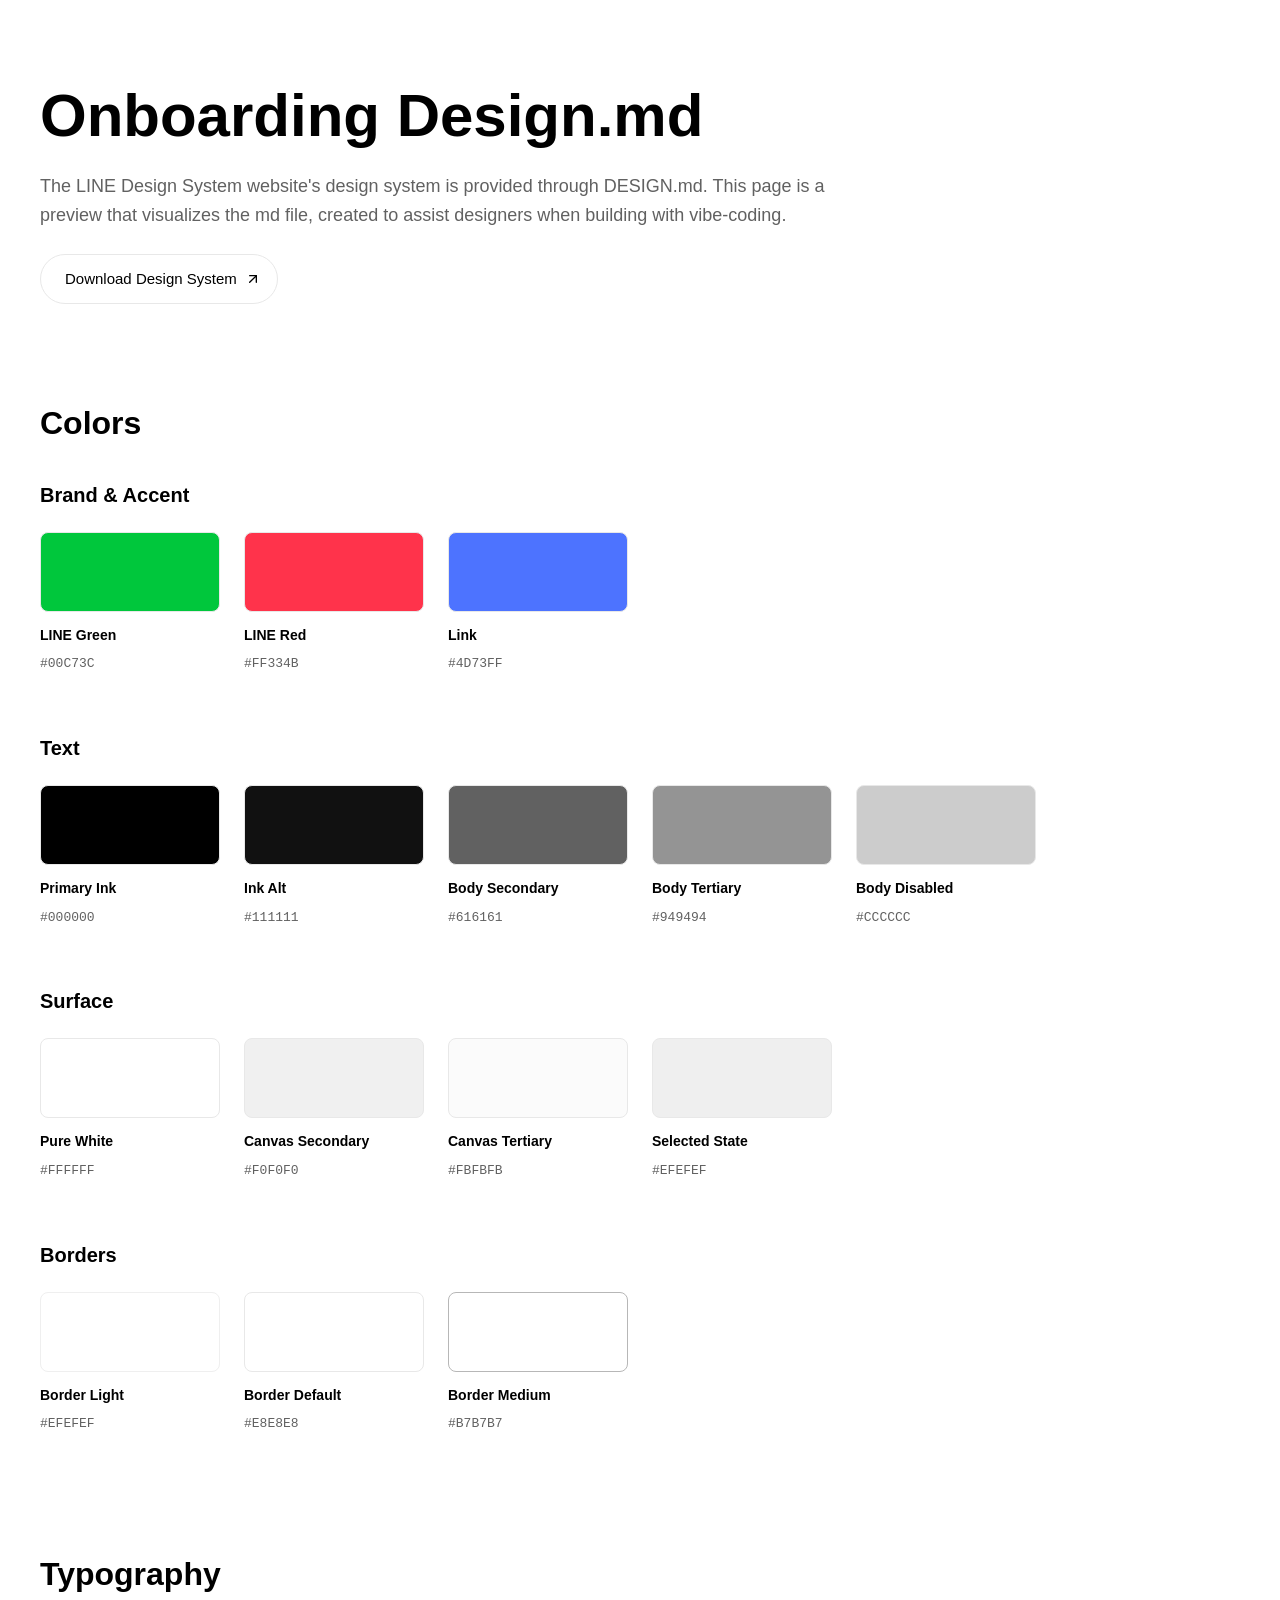
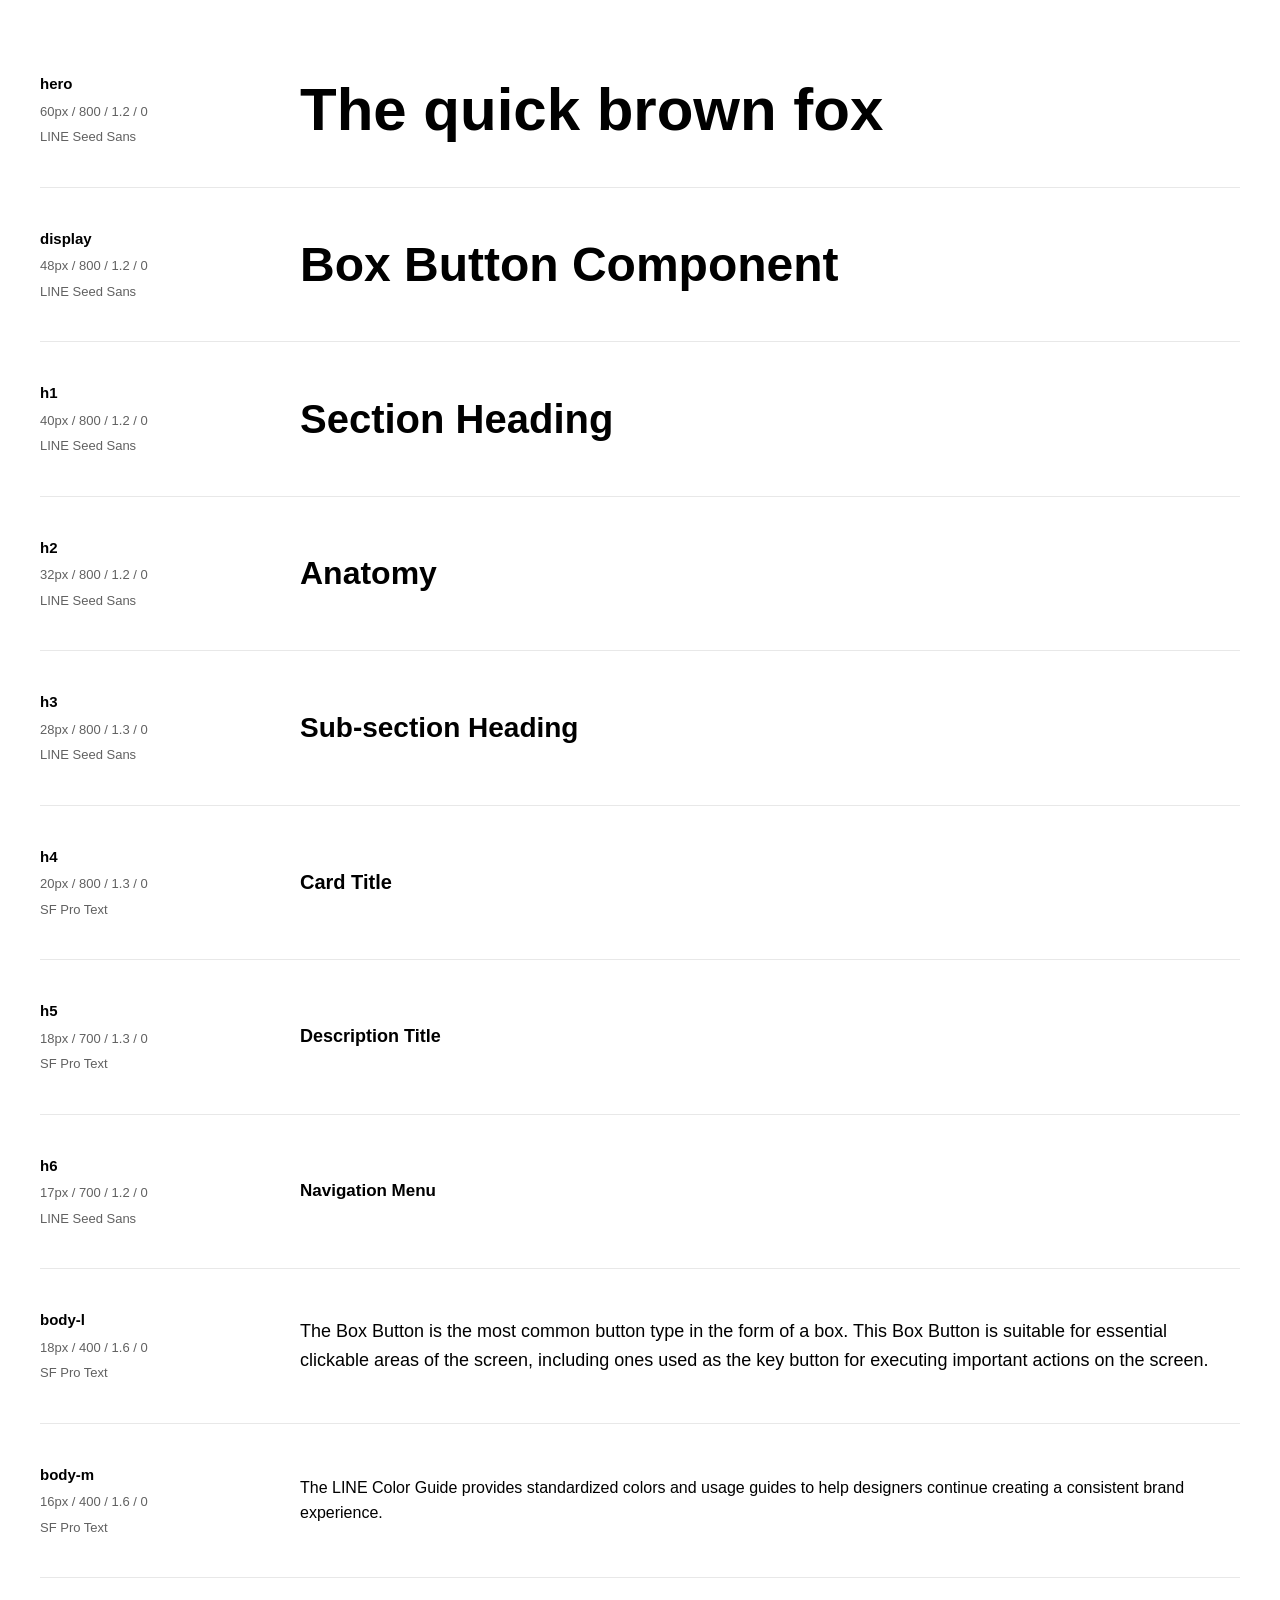
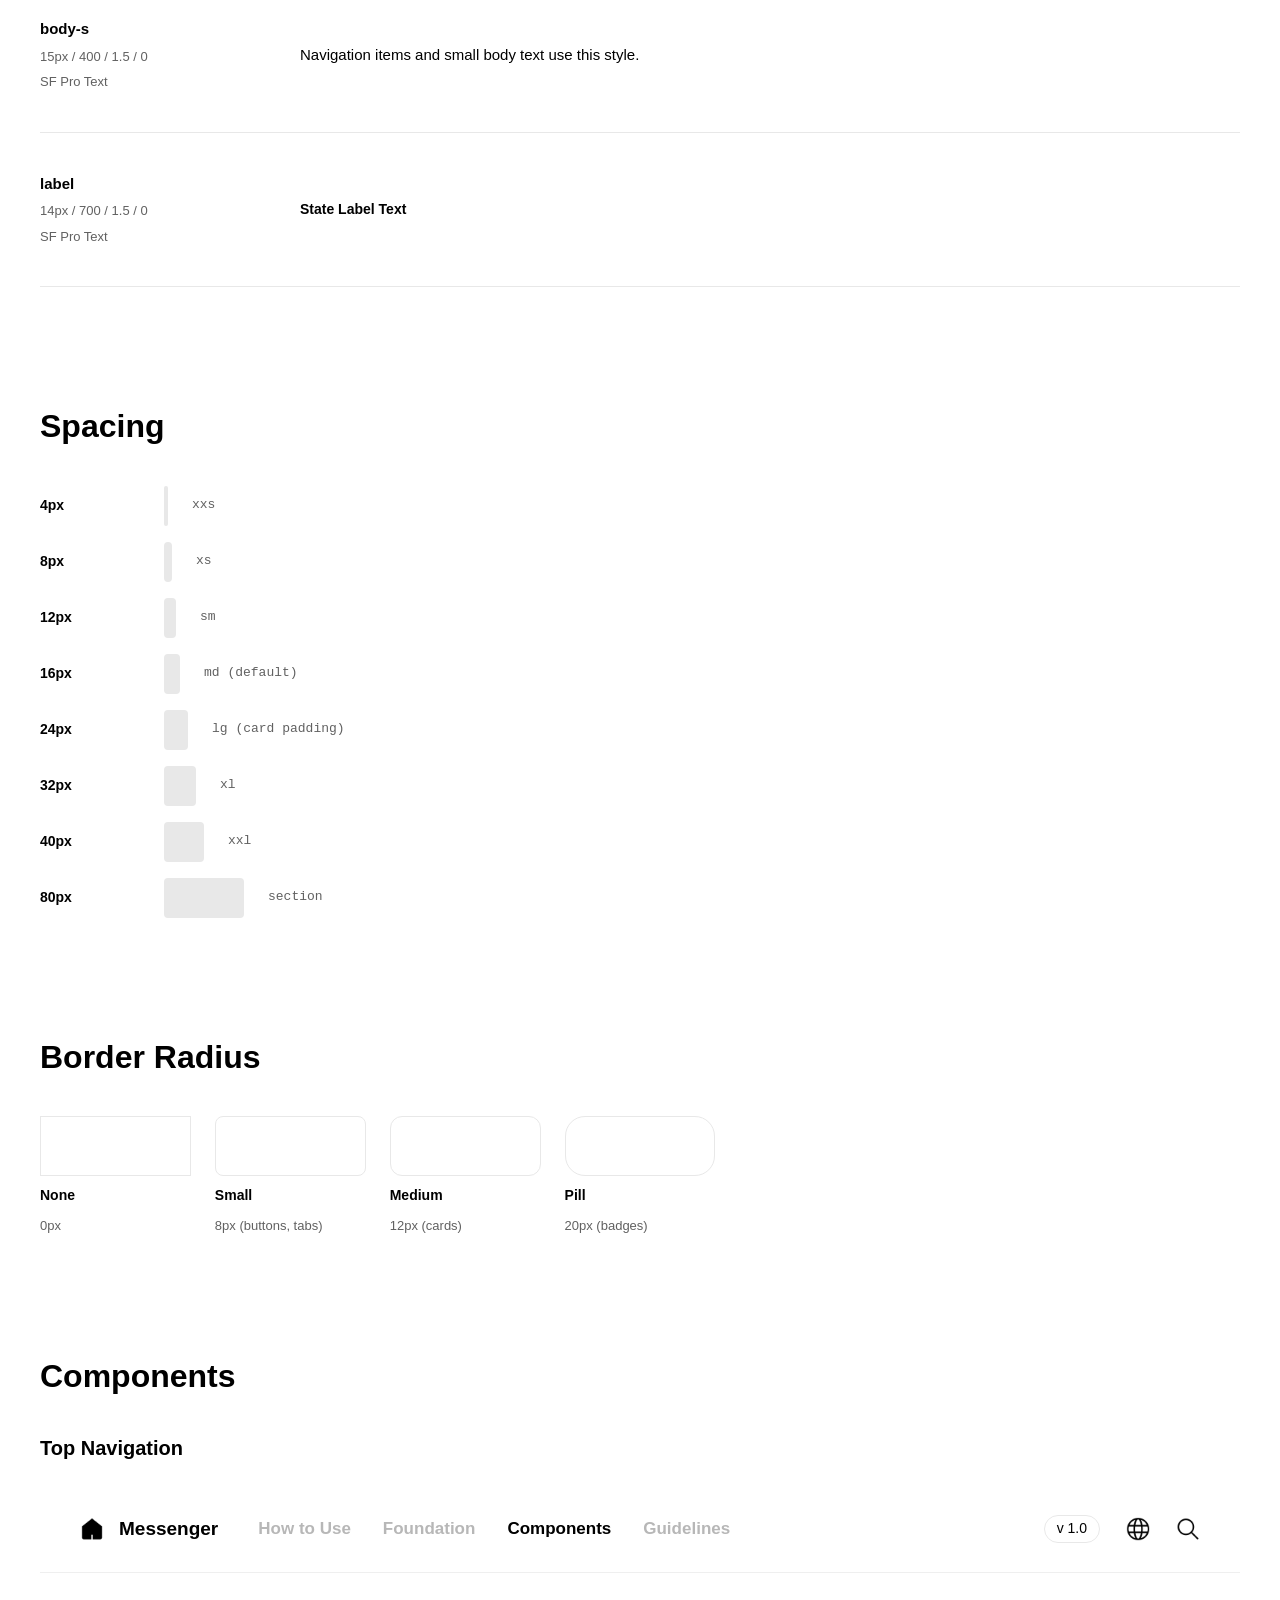
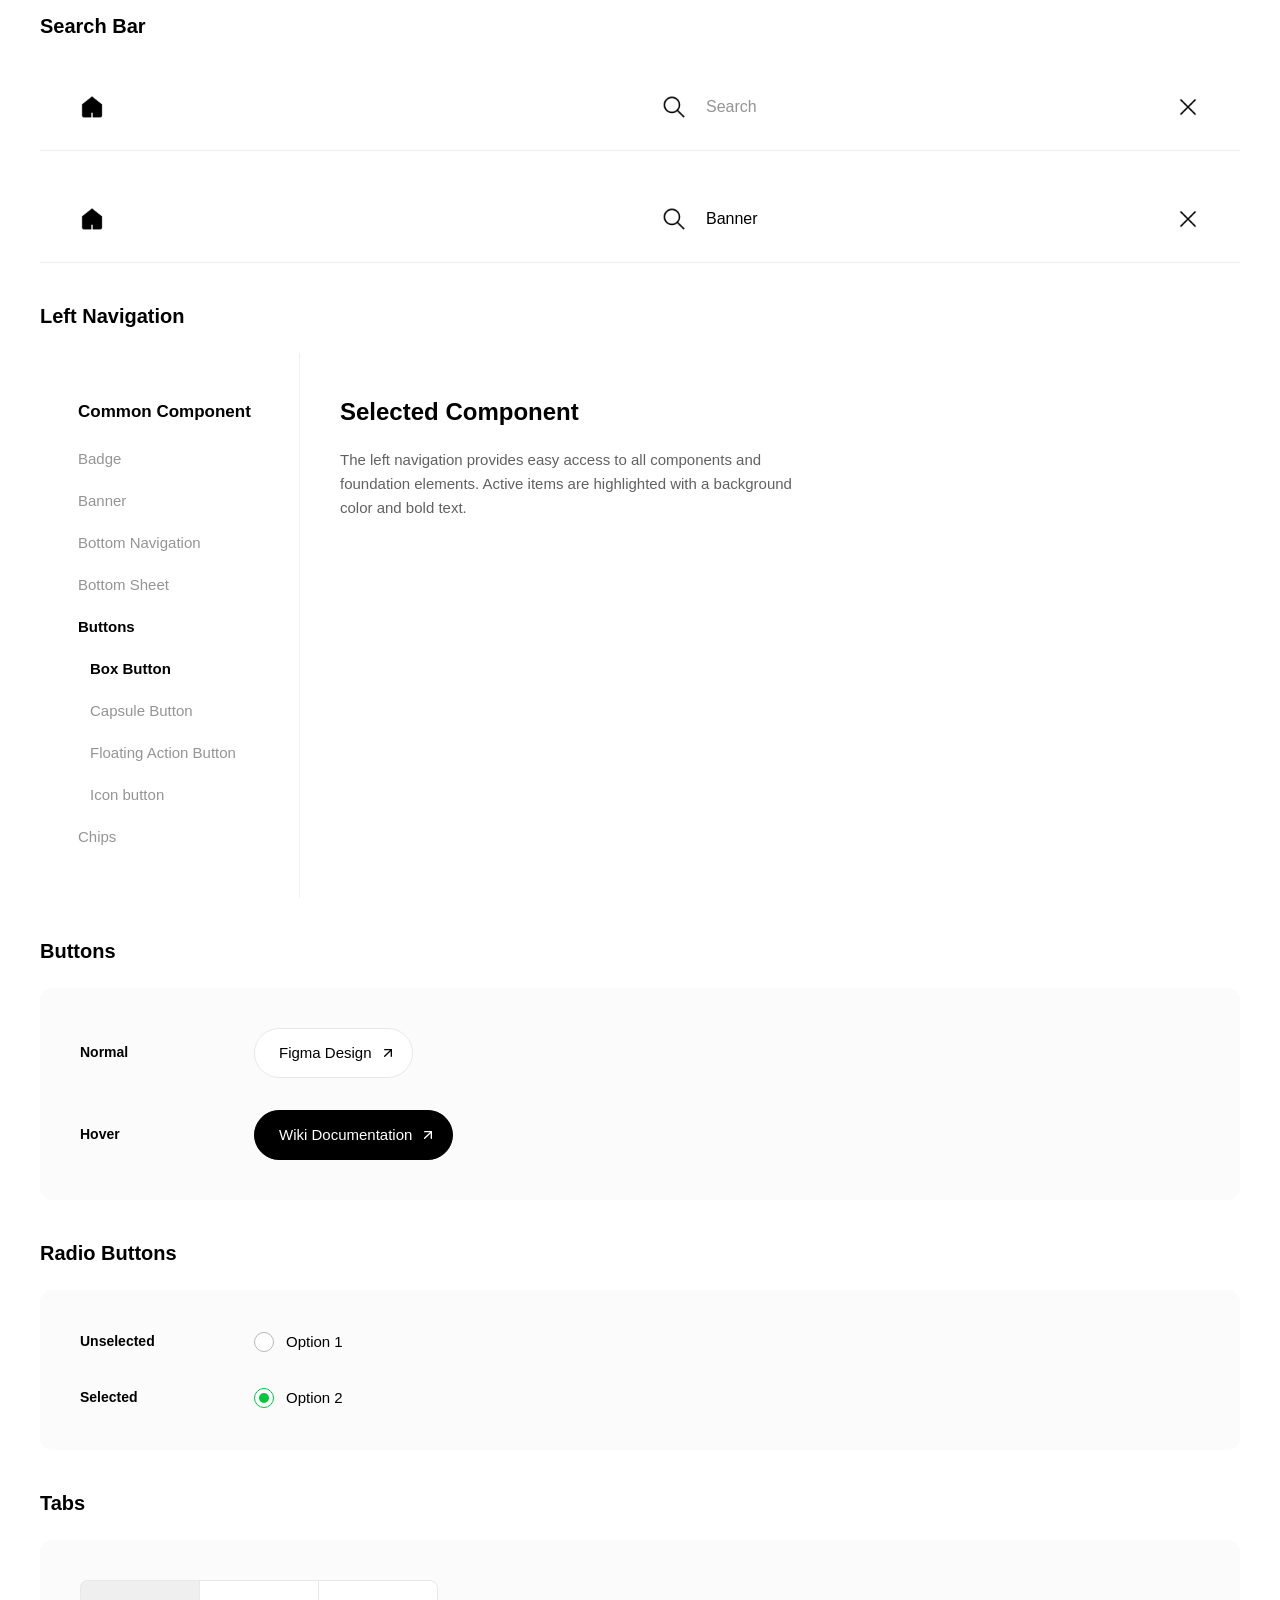
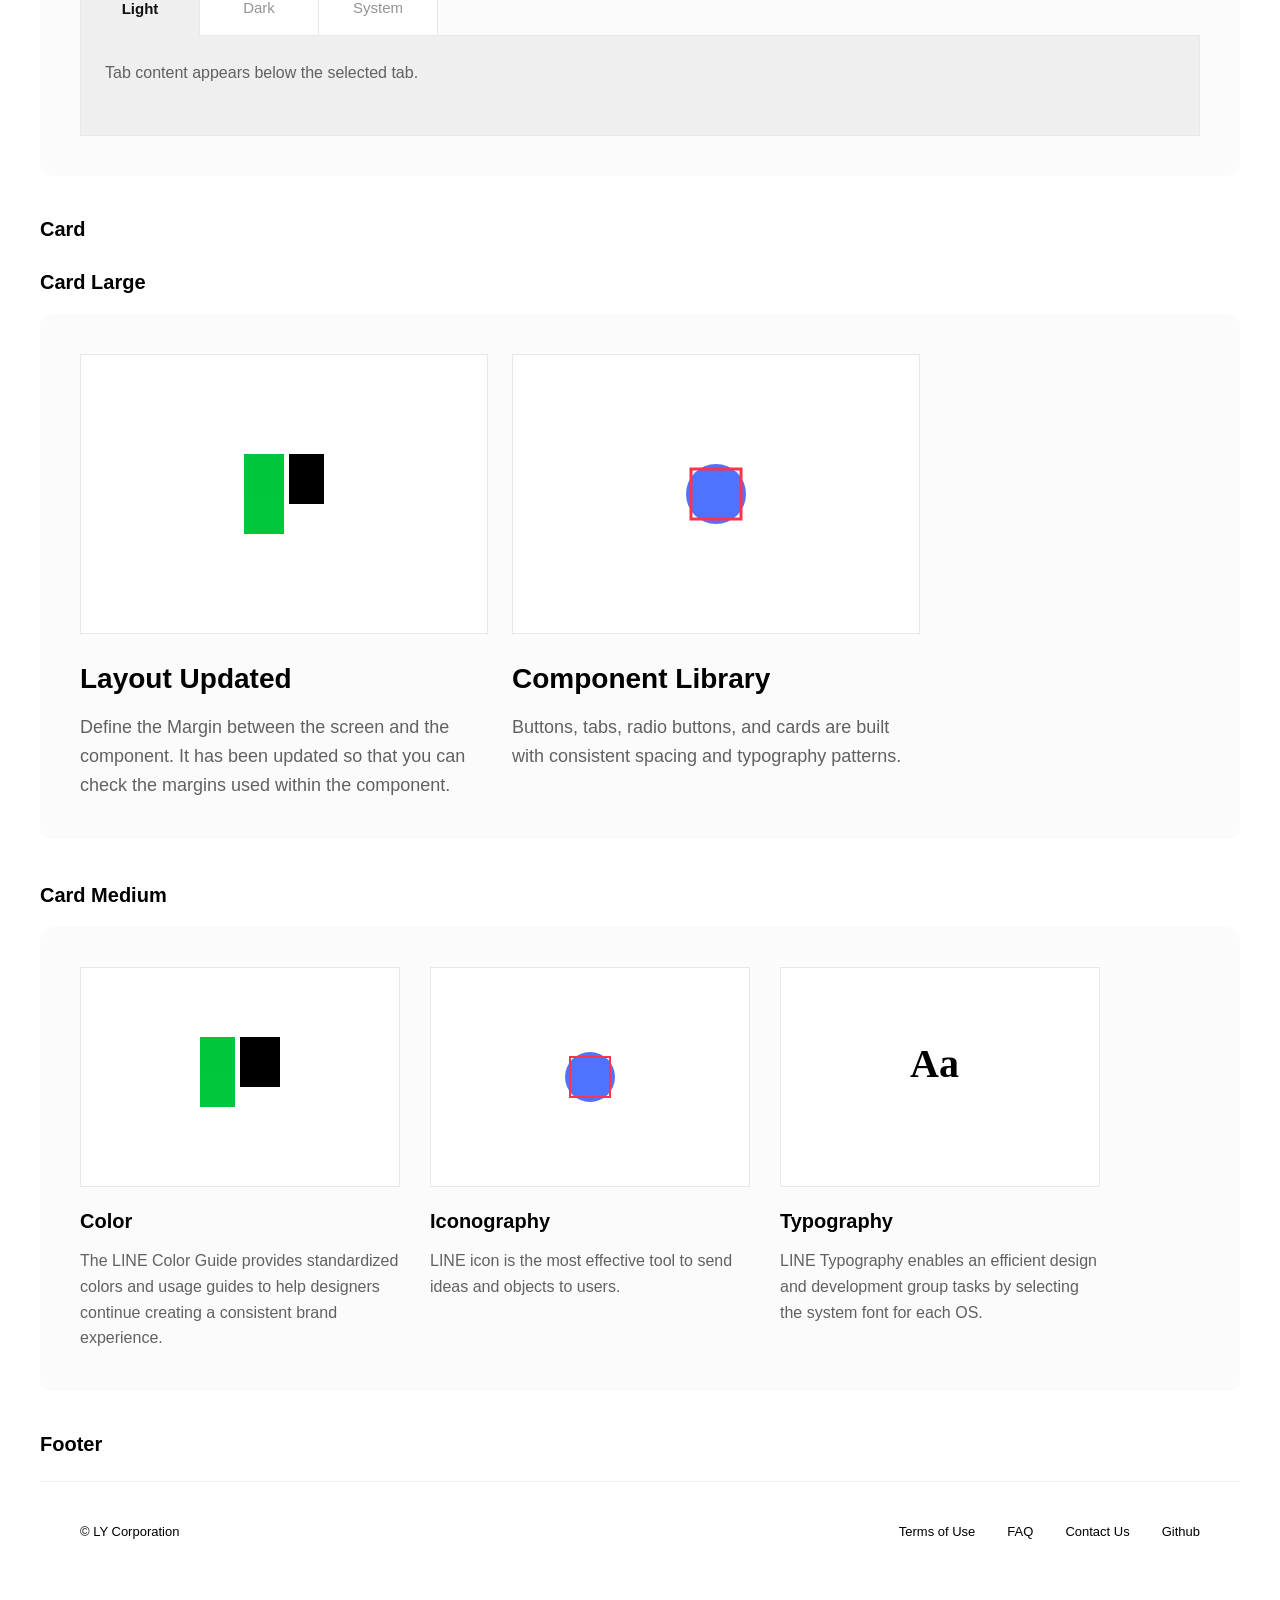
==== index.html @ 5cd8a5b3 "Initial commit" ====
<!DOCTYPE html>
<html lang="ko">
  <head>
    <meta charset="UTF-8" />
    <meta name="viewport" content="width=device-width, initial-scale=1.0" />
    <title>Onboarding Design.md</title>
    <style>
      * {
        margin: 0;
        padding: 0;
        box-sizing: border-box;
      }

      body {
        font-family: "SF Pro Text", -apple-system, BlinkMacSystemFont,
          sans-serif;
        background: #ffffff;
        color: #000000;
        line-height: 1.6;
      }

      .container {
        max-width: 1280px;
        margin: 0 auto;
        padding: 80px 40px;
      }

      .hero {
        margin-bottom: 100px;
      }

      .hero h1 {
        font-family: "LINE Seed Sans", -apple-system, BlinkMacSystemFont,
          sans-serif;
        font-size: 60px;
        font-weight: 800;
        line-height: 1.2;
        letter-spacing: 0px;
        margin-bottom: 20px;
      }

      .hero p {
        font-size: 18px;
        line-height: 1.6;
        color: #616161;
        max-width: 800px;
      }

      .section {
        margin-bottom: 120px;
      }

      .section-title {
        font-family: "LINE Seed Sans", -apple-system, BlinkMacSystemFont,
          sans-serif;
        font-size: 32px;
        font-weight: 800;
        line-height: 1.2;
        margin-bottom: 40px;
        color: #000000;
      }

      .section-subtitle {
        font-family: "LINE Seed Sans", -apple-system, BlinkMacSystemFont,
          sans-serif;
        font-size: 20px;
        font-weight: 800;
        line-height: 1.3;
        margin-top: 40px;
        margin-bottom: 24px;
        color: #000000;
      }

      /* Colors */
      .color-grid {
        display: grid;
        grid-template-columns: repeat(auto-fill, minmax(170px, 1fr));
        gap: 24px;
        margin-bottom: 60px;
      }

      .color-item {
        display: flex;
        flex-direction: column;
        gap: 0;
      }

      .color-chip {
        height: 80px;
        border-radius: 8px;
        border: 1px solid #e8e8e8;
        margin-bottom: 12px;
      }

      .color-name {
        font-size: 14px;
        font-weight: 700;
        color: #000000;
        margin-bottom: 8px;
      }

      .color-value {
        font-size: 13px;
        color: #616161;
        font-family: "SF Mono", "Monaco", monospace;
      }

      /* Typography */
      .typo-sample {
        padding: 40px 0;
        border-bottom: 1px solid #e8e8e8;
        margin-bottom: 0;
        background: transparent;
        display: flex;
        align-items: center;
        gap: 80px;
      }

      .typo-label {
        font-size: 13px;
        color: #616161;
        font-weight: 400;
        min-width: 180px;
        flex-shrink: 0;
      }

      .typo-label-name {
        font-size: 15px;
        font-weight: 600;
        color: #000000;
        line-height: 1.5;
        margin-bottom: 6px;
      }

      .typo-label-specs {
        font-size: 13px;
        color: #616161;
        font-weight: 400;
        line-height: 1.5;
        margin-bottom: 6px;
      }

      .typo-label-font {
        font-size: 13px;
        color: #616161;
        font-weight: 400;
        line-height: 1.5;
      }

      /* Button */
      .button-download {
        background-color: #ffffff;
        color: #000000;
        font-size: 15px;
        font-weight: 500;
        border: 1px solid #e8e8e8;
        border-radius: 50px;
        padding: 0 16px 0 24px;
        height: 50px;
        gap: 8px;
        display: inline-flex;
        align-items: center;
        justify-content: center;
        cursor: pointer;
        transition: all 0.2s;
        text-decoration: none;
        margin-top: 24px;
      }

      .button-download:hover {
        background-color: #000000;
        color: #ffffff;
        border-color: #000000;
      }

      .button-download:hover svg {
        stroke: #ffffff;
      }

      .typo-content {
        flex: 1;
      }

      .typo-hero {
        font-family: "LINE Seed Sans", -apple-system, BlinkMacSystemFont,
          sans-serif;
        font-size: 60px;
        font-weight: 800;
        line-height: 1.2;
        letter-spacing: 0px;
      }

      .typo-display {
        font-family: "LINE Seed Sans", -apple-system, BlinkMacSystemFont,
          sans-serif;
        font-size: 48px;
        font-weight: 800;
        line-height: 1.2;
      }

      .typo-h1 {
        font-family: "LINE Seed Sans", -apple-system, BlinkMacSystemFont,
          sans-serif;
        font-size: 40px;
        font-weight: 800;
        line-height: 1.2;
      }

      .typo-h2 {
        font-family: "LINE Seed Sans", -apple-system, BlinkMacSystemFont,
          sans-serif;
        font-size: 32px;
        font-weight: 800;
        line-height: 1.2;
      }

      .typo-h3 {
        font-family: "LINE Seed Sans", -apple-system, BlinkMacSystemFont,
          sans-serif;
        font-size: 28px;
        font-weight: 800;
        line-height: 1.3;
        letter-spacing: 0px;
      }

      .typo-h4 {
        font-family: "SF Pro Text", -apple-system, BlinkMacSystemFont,
          sans-serif;
        font-size: 20px;
        font-weight: 800;
        line-height: 1.3;
        letter-spacing: 0px;
      }

      .typo-h5 {
        font-family: "SF Pro Text", -apple-system, BlinkMacSystemFont,
          sans-serif;
        font-size: 18px;
        font-weight: 700;
        line-height: 1.3;
        letter-spacing: 0px;
      }

      .typo-h6 {
        font-family: "LINE Seed Sans", -apple-system, BlinkMacSystemFont,
          sans-serif;
        font-size: 17px;
        font-weight: 700;
        line-height: 1.2;
        letter-spacing: 0px;
      }

      .typo-brand-logo {
        font-family: "LINE Seed Sans", -apple-system, BlinkMacSystemFont,
          sans-serif;
        font-size: 19px;
        font-weight: 800;
        line-height: 1;
        letter-spacing: 0px;
      }

      .body-l {
        font-family: "SF Pro Text", -apple-system, BlinkMacSystemFont,
          sans-serif;
        font-size: 18px;
        font-weight: 400;
        line-height: 1.6;
      }

      .typo-body {
        font-family: "SF Pro Text", -apple-system, BlinkMacSystemFont,
          sans-serif;
        font-size: 16px;
        font-weight: 400;
        line-height: 1.6;
      }

      .typo-body-sm {
        font-family: "SF Pro Text", -apple-system, BlinkMacSystemFont,
          sans-serif;
        font-size: 15px;
        font-weight: 400;
        line-height: 1.5;
      }

      /* Spacing */
      .spacing-grid {
        display: flex;
        flex-direction: column;
        gap: 16px;
      }

      .spacing-item {
        display: flex;
        align-items: center;
        gap: 24px;
      }

      .spacing-label {
        width: 100px;
        font-size: 14px;
        font-weight: 700;
        color: #000000;
      }

      .spacing-visual {
        background: #e8e8e8;
        height: 40px;
        border-radius: 4px;
      }

      .spacing-value {
        font-size: 13px;
        color: #616161;
        font-family: "SF Mono", "Monaco", monospace;
      }

      /* Border Radius */
      .radius-grid {
        display: grid;
        grid-template-columns: repeat(auto-fill, minmax(150px, 1fr));
        gap: 24px;
      }

      .radius-item {
        display: flex;
        flex-direction: column;
        gap: 8px;
      }

      .radius-visual {
        height: 60px;
        background: transparent;
        border: 1px solid #e8e8e8;
      }

      .radius-label {
        font-size: 14px;
        font-weight: 700;
        color: #000000;
        margin-bottom: 2px;
      }

      .radius-value {
        font-size: 13px;
        color: #616161;
      }

      /* Components */
      .component-showcase {
        padding: 40px;
        background: #fbfbfb;
        border-radius: 12px;
        margin-bottom: 40px;
      }

      .component-row {
        display: flex;
        align-items: center;
        gap: 24px;
        flex-wrap: wrap;
        margin-bottom: 32px;
      }

      .component-row:last-child {
        margin-bottom: 0;
      }

      .component-label {
        width: 150px;
        font-size: 14px;
        font-weight: 700;
        color: #000000;
      }

      /* Button */
      .btn-primary {
        background-color: #ffffff;
        color: #000000;
        font-family: "SF Pro Text", -apple-system, BlinkMacSystemFont,
          sans-serif;
        font-size: 15px;
        font-weight: 500;
        border-radius: 50px;
        border: 1px solid #e8e8e8;
        padding: 0 16px 0 24px;
        height: 50px;
        display: inline-flex;
        align-items: center;
        gap: 8px;
        cursor: pointer;
        transition: all 0.2s;
      }

      .btn-primary-hover {
        background-color: #000000;
        color: #ffffff;
        font-size: 15px;
        font-weight: 500;
        border-radius: 50px;
        border: 1px solid #000000;
        padding: 0 16px 0 24px;
        height: 50px;
        display: inline-flex;
        align-items: center;
        gap: 8px;
        cursor: pointer;
      }

      .btn-icon {
        width: 16px;
        height: 16px;
      }

      .btn-primary-hover .btn-icon {
        filter: brightness(0) invert(1);
      }

      /* Radio */
      .radio-group {
        display: flex;
        gap: 32px;
      }

      .radio-item {
        display: flex;
        align-items: center;
        gap: 12px;
        cursor: pointer;
      }

      .radio-circle {
        width: 20px;
        height: 20px;
        border-radius: 50%;
        border: 1px solid #b7b7b7;
        display: flex;
        align-items: center;
        justify-content: center;
        background: #ffffff;
      }

      .radio-circle.selected {
        border-color: #00c73c;
      }

      .radio-dot {
        width: 10px;
        height: 10px;
        border-radius: 50%;
        background: #00c73c;
        display: none;
      }

      .radio-circle.selected .radio-dot {
        display: block;
      }

      .radio-label {
        font-size: 15px;
        color: #000000;
      }

      /* Tabs */
      .tabs-container {
        display: inline-block;
        width: 100%;
        position: relative;
      }

      .tabs {
        display: flex;
        gap: 0;
        position: relative;
      }

      .tabs::after {
        content: "";
        position: absolute;
        bottom: 0;
        left: 0;
        right: 0;
        height: 1px;
        background: #e8e8e8;
        z-index: 0;
      }

      .tab {
        height: 56px;
        min-width: 120px;
        padding: 0 30px;
        background: #ffffff;
        color: #949494;
        font-family: "SF Pro Text", -apple-system, BlinkMacSystemFont,
          sans-serif;
        font-size: 15px;
        font-weight: 500;
        border: 1px solid #e8e8e8;
        border-bottom: 1px solid #e8e8e8;
        border-radius: 0;
        cursor: pointer;
        display: inline-flex;
        align-items: center;
        justify-content: center;
        position: relative;
        z-index: 1;
      }

      .tab:first-child {
        border-top-left-radius: 8px;
      }

      .tab:last-child {
        border-top-right-radius: 8px;
      }

      .tab:not(:first-child) {
        margin-left: -1px;
      }

      .tab.active {
        background: #efefef;
        color: #111111;
        font-weight: 600;
        border: 1px solid #e8e8e8;
        border-bottom: none;
        z-index: 2;
      }

      .tab-content {
        padding: 24px;
        background: #efefef;
        border: 1px solid #e8e8e8;
        border-top: none;
        border-radius: 0;
        min-height: 100px;
      }

      /* Card */
      .card {
        max-width: 408px;
      }

      .card-image {
        width: 100%;
        height: 280px;
        background: #ffffff;
        border: 1px solid #e8e8e8;
        border-radius: 0px;
        display: flex;
        align-items: center;
        justify-content: center;
        color: #949494;
        font-size: 14px;
        margin-bottom: 22px;
      }

      .card-content {
        padding: 0;
      }

      .card-title {
        font-family: "SF Pro Text", -apple-system, BlinkMacSystemFont,
          sans-serif;
        font-size: 28px;
        font-weight: 800;
        line-height: 1.3;
        letter-spacing: 0px;
        margin-bottom: 16px;
        padding-top: 5px;
        color: #000000;
      }

      .card-text {
        font-family: "SF Pro Text", -apple-system, BlinkMacSystemFont,
          sans-serif;
        font-size: 18px;
        font-weight: 400;
        color: #616161;
        line-height: 1.6;
        margin: 0;
      }

      /* Card Medium */
      .card-medium {
        max-width: 320px;
        cursor: pointer;
      }

      .card-medium-image {
        transition: all 0.2s ease;
      }

      .card-medium:hover .card-medium-image {
        transform: translateY(-4px);
        box-shadow: 0 6px 12px rgba(0, 0, 0, 0.06);
      }

      .card {
        cursor: pointer;
      }

      .card-image {
        transition: all 0.2s ease;
      }

      .card:hover .card-image {
        transform: translateY(-4px);
        box-shadow: 0 6px 12px rgba(0, 0, 0, 0.06);
      }

      .card-medium-image {
        width: 100%;
        height: 220px;
        background: #ffffff;
        border: 1px solid #e8e8e8;
        border-radius: 0px;
        display: flex;
        align-items: center;
        justify-content: center;
        color: #949494;
        font-size: 14px;
        margin-bottom: 16px;
      }

      .card-medium-title {
        font-family: "SF Pro Text", -apple-system, BlinkMacSystemFont,
          sans-serif;
        font-size: 20px;
        font-weight: 800;
        line-height: 1.3;
        letter-spacing: 0px;
        margin-bottom: 14px;
        padding-top: 5px;
        color: #000000;
      }

      .card-medium-text {
        font-family: "SF Pro Text", -apple-system, BlinkMacSystemFont,
          sans-serif;
        font-size: 16px;
        font-weight: 400;
        color: #616161;
        line-height: 1.6;
        margin: 0;
      }

      /* Header Preview */
      .header-preview {
        background: #ffffff;
        margin-bottom: 40px;
      }

      .header {
        height: 88px;
        border-bottom: 1px solid #efefef;
        display: flex;
        align-items: center;
        justify-content: space-between;
        padding: 0 40px;
        background: rgba(255, 255, 255, 0.95);
        backdrop-filter: blur(10px);
        -webkit-backdrop-filter: blur(10px);
      }

      .header-left {
        display: flex;
        align-items: center;
        gap: 15px;
      }

      .logo {
        font-family: "LINE Seed Sans", -apple-system, BlinkMacSystemFont,
          sans-serif;
        font-size: 19px;
        font-weight: 800;
        line-height: 1;
        letter-spacing: 0px;
      }

      .header-nav {
        display: flex;
        gap: 32px;
        margin-left: 25px;
      }

      .header-nav a {
        font-family: "LINE Seed Sans", -apple-system, BlinkMacSystemFont,
          sans-serif;
        font-size: 17px;
        font-weight: 700;
        line-height: 1.2;
        letter-spacing: 0px;
        color: #b7b7b7;
        text-decoration: none;
        transition: color 0.2s;
      }

      .header-nav a:hover,
      .header-nav a.active {
        color: #000000;
      }

      .version-badge {
        padding: 6px 12px;
        border: 1px solid #e8e8e8;
        border-radius: 20px;
        font-size: 14px;
        font-weight: 500;
        line-height: 1.5;
        letter-spacing: 0px;
        height: 28px;
        display: inline-flex;
        align-items: center;
        background-color: transparent;
      }

      .header-icons {
        display: flex;
        gap: 26px;
        align-items: center;
      }

      .header-icon {
        width: 24px;
        height: 24px;
      }

      .language-wrapper {
        position: relative;
        display: flex;
        align-items: center;
      }

      /* Language Dropdown */
      .language-dropdown {
        position: absolute;
        top: calc(100% + 14px);
        left: 50%;
        transform: translateX(-50%);
        background: #ffffff;
        border: 1px solid #000000;
        width: 80px;
        padding: 10px 0;
        display: none;
        z-index: 1000;
      }

      .header-preview {
        position: relative;
        z-index: 1;
      }

      .language-item {
        height: 36px;
        width: 80px;
        display: flex;
        align-items: center;
        justify-content: center;
        font-family: "SF Pro Text", -apple-system, BlinkMacSystemFont,
          sans-serif;
        font-size: 16px;
        font-weight: 500;
        color: #949494;
        cursor: pointer;
      }

      .language-item.active {
        color: #000000;
      }

      .language-item:hover {
        color: #000000;
      }

      /* Search Bar */
      .search-preview {
        background: #ffffff;
        margin-bottom: 40px;
        position: relative;
        z-index: 0;
      }

      .search-bar-container {
        height: 88px;
        border-bottom: 1px solid #efefef;
        display: flex;
        align-items: center;
        justify-content: space-between;
        padding: 0 40px;
        background: rgba(255, 255, 255, 0.95);
        backdrop-filter: blur(10px);
        -webkit-backdrop-filter: blur(10px);
      }

      .search-bar-container + .search-bar-container {
        margin-top: 24px;
      }

      .search-bar-left {
        display: flex;
        align-items: center;
      }

      .search-bar-home-icon {
        width: 24px;
        height: 24px;
      }

      .search-bar-right {
        display: flex;
        align-items: center;
        gap: 20px;
      }

      .search-bar-icon {
        width: 24px;
        height: 24px;
      }

      .search-bar-input {
        border: none;
        outline: none;
        background: transparent;
        font-family: "SF Pro Text", -apple-system, BlinkMacSystemFont,
          sans-serif;
        font-size: 16px;
        font-weight: 400;
        color: #000000;
        width: 450px;
        height: 24px;
      }

      .search-bar-input::placeholder {
        color: #949494;
      }

      .search-bar-close {
        width: 24px;
        height: 24px;
        cursor: pointer;
      }

      /* Left Nav Preview */
      .nav-preview {
        background: #ffffff;
        display: flex;
        max-width: 800px;
      }

      .left-nav {
        width: 260px;
        background: #ffffff;
        border-right: 1px solid #efefef;
        padding: 33px 34px 40px 38px;
      }

      .nav-category-title {
        font-family: "SF Pro Text", -apple-system, BlinkMacSystemFont,
          sans-serif;
        font-size: 17px;
        font-weight: 700;
        letter-spacing: 0px;
        color: #000000;
        padding: 12px 0;
        margin-bottom: 0;
      }

      .nav-item {
        display: flex;
        align-items: center;
        height: 42px;
        padding: 0;
        font-family: "SF Pro Text", -apple-system, BlinkMacSystemFont,
          sans-serif;
        font-size: 15px;
        font-weight: 500;
        letter-spacing: 0px;
        color: #949494;
        text-decoration: none;
        border-radius: 0;
        transition: all 0.2s;
      }

      .nav-item:hover {
        color: #000000;
        font-weight: 700;
      }

      .nav-item.active {
        color: #000000;
        font-weight: 700;
      }

      .nav-item.nav-parent {
        font-weight: 700;
        color: #000000;
        cursor: default;
      }

      .nav-submenu {
        padding-left: 0;
      }

      .nav-submenu .nav-item {
        padding-left: 12px;
      }

      .nav-content {
        flex: 1;
        padding: 40px;
        background: #ffffff;
      }

      .nav-content h3 {
        font-family: "LINE Seed Sans", -apple-system, BlinkMacSystemFont,
          sans-serif;
        font-size: 24px;
        font-weight: 800;
        margin-bottom: 16px;
      }

      .nav-content p {
        font-size: 15px;
        color: #616161;
        line-height: 1.6;
      }

      /* Footer Preview */
      .footer-preview {
        background: #ffffff;
      }

      .footer {
        background: #ffffff;
        border-top: 1px solid #efefef;
        padding: 40px 40px;
        display: flex;
        justify-content: space-between;
        align-items: center;
      }

      .footer-copyright {
        font-size: 13px;
        font-weight: 500;
        color: #000000;
      }

      .footer-links {
        display: flex;
        gap: 32px;
      }

      .footer-links {
        display: flex;
        gap: 32px;
      }

      .footer-links:hover .footer-link {
        color: #cccccc;
      }

      .footer-link {
        font-size: 13px;
        font-weight: 500;
        color: #000000;
        text-decoration: none;
        transition: color 0.2s;
      }

      .footer-links:hover .footer-link {
        color: #b7b7b7;
      }

      .footer-link:hover {
        color: #000000 !important;
      }

      /* Responsive Grid for Card Large and Card Medium */
      @media (max-width: 1024px) {
        .component-showcase > div[style*="grid-template-columns"] {
          grid-template-columns: repeat(2, 1fr) !important;
          gap: 24px !important;
        }
      }

      @media (max-width: 768px) {
        .component-showcase > div[style*="grid-template-columns"] {
          grid-template-columns: 1fr !important;
          gap: 24px !important;
        }
      }
    </style>
  </head>
  <body>
    <div class="container">
      <!-- Hero -->
      <div class="hero">
        <h1>Onboarding Design.md</h1>
        <p>
          The LINE Design System website's design system is provided through
          DESIGN.md. This page is a preview that visualizes the md file, created
          to assist designers when building with vibe-coding.
        </p>
        <a href="Onboarding_DesignSystem.zip" download class="button-download">
          Download Design System
          <svg xmlns="http://www.w3.org/2000/svg" width="16" height="16" viewBox="0 0 24 24" fill="none" stroke="currentColor" stroke-width="2" stroke-linecap="round" stroke-linejoin="round">
            <path d="M7 7h10v10"/>
            <path d="M7 17 17 7"/>
          </svg>
        </a>
      </div>

      <!-- Colors -->
      <section class="section">
        <h2 class="section-title">Colors</h2>

        <h3 class="section-subtitle">Brand & Accent</h3>
        <div class="color-grid">
          <div class="color-item">
            <div class="color-chip" style="background: #00c73c"></div>
            <div class="color-name">LINE Green</div>
            <div class="color-value">#00C73C</div>
          </div>
          <div class="color-item">
            <div class="color-chip" style="background: #ff334b"></div>
            <div class="color-name">LINE Red</div>
            <div class="color-value">#FF334B</div>
          </div>
          <div class="color-item">
            <div class="color-chip" style="background: #4d73ff"></div>
            <div class="color-name">Link</div>
            <div class="color-value">#4D73FF</div>
          </div>
        </div>

        <h3 class="section-subtitle">Text</h3>
        <div class="color-grid">
          <div class="color-item">
            <div class="color-chip" style="background: #000000"></div>
            <div class="color-name">Primary Ink</div>
            <div class="color-value">#000000</div>
          </div>
          <div class="color-item">
            <div class="color-chip" style="background: #111111"></div>
            <div class="color-name">Ink Alt</div>
            <div class="color-value">#111111</div>
          </div>
          <div class="color-item">
            <div class="color-chip" style="background: #616161"></div>
            <div class="color-name">Body Secondary</div>
            <div class="color-value">#616161</div>
          </div>
          <div class="color-item">
            <div class="color-chip" style="background: #949494"></div>
            <div class="color-name">Body Tertiary</div>
            <div class="color-value">#949494</div>
          </div>
          <div class="color-item">
            <div class="color-chip" style="background: #cccccc"></div>
            <div class="color-name">Body Disabled</div>
            <div class="color-value">#CCCCCC</div>
          </div>
        </div>

        <h3 class="section-subtitle">Surface</h3>
        <div class="color-grid">
          <div class="color-item">
            <div class="color-chip" style="background: #ffffff"></div>
            <div class="color-name">Pure White</div>
            <div class="color-value">#FFFFFF</div>
          </div>
          <div class="color-item">
            <div class="color-chip" style="background: #f0f0f0"></div>
            <div class="color-name">Canvas Secondary</div>
            <div class="color-value">#F0F0F0</div>
          </div>
          <div class="color-item">
            <div class="color-chip" style="background: #fbfbfb"></div>
            <div class="color-name">Canvas Tertiary</div>
            <div class="color-value">#FBFBFB</div>
          </div>
          <div class="color-item">
            <div class="color-chip" style="background: #efefef"></div>
            <div class="color-name">Selected State</div>
            <div class="color-value">#EFEFEF</div>
          </div>
        </div>

        <h3 class="section-subtitle">Borders</h3>
        <div class="color-grid">
          <div class="color-item">
            <div
              class="color-chip"
              style="background: transparent; border: 1px solid #efefef"
            ></div>
            <div class="color-name">Border Light</div>
            <div class="color-value">#EFEFEF</div>
          </div>
          <div class="color-item">
            <div
              class="color-chip"
              style="background: transparent; border: 1px solid #e8e8e8"
            ></div>
            <div class="color-name">Border Default</div>
            <div class="color-value">#E8E8E8</div>
          </div>
          <div class="color-item">
            <div
              class="color-chip"
              style="background: transparent; border: 1px solid #b7b7b7"
            ></div>
            <div class="color-name">Border Medium</div>
            <div class="color-value">#B7B7B7</div>
          </div>
        </div>
      </section>

      <!-- Typography -->
      <section class="section">
        <h2 class="section-title">Typography</h2>

        <div class="typo-sample">
          <div class="typo-label">
            <div class="typo-label-name">hero</div>
            <div class="typo-label-specs">60px / 800 / 1.2 / 0</div>
            <div class="typo-label-font">LINE Seed Sans</div>
          </div>
          <div class="typo-content">
            <div class="typo-hero">The quick brown fox</div>
          </div>
        </div>

        <div class="typo-sample">
          <div class="typo-label">
            <div class="typo-label-name">display</div>
            <div class="typo-label-specs">48px / 800 / 1.2 / 0</div>
            <div class="typo-label-font">LINE Seed Sans</div>
          </div>
          <div class="typo-content">
            <div class="typo-display">Box Button Component</div>
          </div>
        </div>

        <div class="typo-sample">
          <div class="typo-label">
            <div class="typo-label-name">h1</div>
            <div class="typo-label-specs">40px / 800 / 1.2 / 0</div>
            <div class="typo-label-font">LINE Seed Sans</div>
          </div>
          <div class="typo-content">
            <div class="typo-h1">Section Heading</div>
          </div>
        </div>

        <div class="typo-sample">
          <div class="typo-label">
            <div class="typo-label-name">h2</div>
            <div class="typo-label-specs">32px / 800 / 1.2 / 0</div>
            <div class="typo-label-font">LINE Seed Sans</div>
          </div>
          <div class="typo-content">
            <div class="typo-h2">Anatomy</div>
          </div>
        </div>

        <div class="typo-sample">
          <div class="typo-label">
            <div class="typo-label-name">h3</div>
            <div class="typo-label-specs">28px / 800 / 1.3 / 0</div>
            <div class="typo-label-font">LINE Seed Sans</div>
          </div>
          <div class="typo-content">
            <div class="typo-h3">Sub-section Heading</div>
          </div>
        </div>

        <div class="typo-sample">
          <div class="typo-label">
            <div class="typo-label-name">h4</div>
            <div class="typo-label-specs">20px / 800 / 1.3 / 0</div>
            <div class="typo-label-font">SF Pro Text</div>
          </div>
          <div class="typo-content">
            <div class="typo-h4">Card Title</div>
          </div>
        </div>

        <div class="typo-sample">
          <div class="typo-label">
            <div class="typo-label-name">h5</div>
            <div class="typo-label-specs">18px / 700 / 1.3 / 0</div>
            <div class="typo-label-font">SF Pro Text</div>
          </div>
          <div class="typo-content">
            <div class="typo-h5">Description Title</div>
          </div>
        </div>

        <div class="typo-sample">
          <div class="typo-label">
            <div class="typo-label-name">h6</div>
            <div class="typo-label-specs">17px / 700 / 1.2 / 0</div>
            <div class="typo-label-font">LINE Seed Sans</div>
          </div>
          <div class="typo-content">
            <div class="typo-h6">Navigation Menu</div>
          </div>
        </div>

        <div class="typo-sample">
          <div class="typo-label">
            <div class="typo-label-name">body-l</div>
            <div class="typo-label-specs">18px / 400 / 1.6 / 0</div>
            <div class="typo-label-font">SF Pro Text</div>
          </div>
          <div class="typo-content">
            <div class="body-l">
              The Box Button is the most common button type in the form of a
              box. This Box Button is suitable for essential clickable areas of
              the screen, including ones used as the key button for executing
              important actions on the screen.
            </div>
          </div>
        </div>

        <div class="typo-sample">
          <div class="typo-label">
            <div class="typo-label-name">body-m</div>
            <div class="typo-label-specs">16px / 400 / 1.6 / 0</div>
            <div class="typo-label-font">SF Pro Text</div>
          </div>
          <div class="typo-content">
            <div class="typo-body">
              The LINE Color Guide provides standardized colors and usage guides
              to help designers continue creating a consistent brand experience.
            </div>
          </div>
        </div>

        <div class="typo-sample">
          <div class="typo-label">
            <div class="typo-label-name">body-s</div>
            <div class="typo-label-specs">15px / 400 / 1.5 / 0</div>
            <div class="typo-label-font">SF Pro Text</div>
          </div>
          <div class="typo-content">
            <div class="typo-body-sm">
              Navigation items and small body text use this style.
            </div>
          </div>
        </div>

        <div class="typo-sample">
          <div class="typo-label">
            <div class="typo-label-name">label</div>
            <div class="typo-label-specs">14px / 700 / 1.5 / 0</div>
            <div class="typo-label-font">SF Pro Text</div>
          </div>
          <div class="typo-content">
            <div style="font-size: 14px; font-weight: 700">
              State Label Text
            </div>
          </div>
        </div>
      </section>

      <!-- Spacing -->
      <section class="section">
        <h2 class="section-title">Spacing</h2>
        <div class="spacing-grid">
          <div class="spacing-item">
            <div class="spacing-label">4px</div>
            <div class="spacing-visual" style="width: 4px"></div>
            <div class="spacing-value">xxs</div>
          </div>
          <div class="spacing-item">
            <div class="spacing-label">8px</div>
            <div class="spacing-visual" style="width: 8px"></div>
            <div class="spacing-value">xs</div>
          </div>
          <div class="spacing-item">
            <div class="spacing-label">12px</div>
            <div class="spacing-visual" style="width: 12px"></div>
            <div class="spacing-value">sm</div>
          </div>
          <div class="spacing-item">
            <div class="spacing-label">16px</div>
            <div class="spacing-visual" style="width: 16px"></div>
            <div class="spacing-value">md (default)</div>
          </div>
          <div class="spacing-item">
            <div class="spacing-label">24px</div>
            <div class="spacing-visual" style="width: 24px"></div>
            <div class="spacing-value">lg (card padding)</div>
          </div>
          <div class="spacing-item">
            <div class="spacing-label">32px</div>
            <div class="spacing-visual" style="width: 32px"></div>
            <div class="spacing-value">xl</div>
          </div>
          <div class="spacing-item">
            <div class="spacing-label">40px</div>
            <div class="spacing-visual" style="width: 40px"></div>
            <div class="spacing-value">xxl</div>
          </div>
          <div class="spacing-item">
            <div class="spacing-label">80px</div>
            <div class="spacing-visual" style="width: 80px"></div>
            <div class="spacing-value">section</div>
          </div>
        </div>
      </section>

      <!-- Border Radius -->
      <section class="section">
        <h2 class="section-title">Border Radius</h2>
        <div class="radius-grid">
          <div class="radius-item">
            <div class="radius-visual" style="border-radius: 0px"></div>
            <div class="radius-label">None</div>
            <div class="radius-value">0px</div>
          </div>
          <div class="radius-item">
            <div class="radius-visual" style="border-radius: 8px"></div>
            <div class="radius-label">Small</div>
            <div class="radius-value">8px (buttons, tabs)</div>
          </div>
          <div class="radius-item">
            <div class="radius-visual" style="border-radius: 12px"></div>
            <div class="radius-label">Medium</div>
            <div class="radius-value">12px (cards)</div>
          </div>
          <div class="radius-item">
            <div class="radius-visual" style="border-radius: 20px"></div>
            <div class="radius-label">Pill</div>
            <div class="radius-value">20px (badges)</div>
          </div>
        </div>
      </section>

      <!-- Components -->
      <section class="section">
        <h2 class="section-title">Components</h2>

        <!-- Top Navigation -->
        <h3 class="section-subtitle">Top Navigation</h3>
        <div class="header-preview">
          <div class="header">
            <div class="header-left">
              <img
                src="images/lds_home_solid.png"
                alt="Home"
                width="24"
                height="24"
                style="flex-shrink: 0"
              />
              <div class="logo">Messenger</div>
              <nav class="header-nav">
                <a href="#">How to Use</a>
                <a href="#">Foundation</a>
                <a href="#" class="active">Components</a>
                <a href="#">Guidelines</a>
              </nav>
            </div>
            <div class="header-icons">
              <div class="version-badge">v 1.0</div>
              <div class="language-wrapper">
                <img
                  src="images/lds_earth_regular.png"
                  alt="Language"
                  class="header-icon"
                  id="previewLanguageBtn"
                  style="cursor: pointer"
                />
                <div class="language-dropdown" id="previewLanguageDropdown">
                  <div class="language-item">EN</div>
                  <div class="language-item active">KR</div>
                  <div class="language-item">JP</div>
                </div>
              </div>
              <img
                src="images/lds_search_regular.png"
                alt="Search"
                class="header-icon"
              />
            </div>
          </div>
        </div>

        <!-- Search Bar -->
        <h3 class="section-subtitle">Search Bar</h3>
        <div class="search-preview">
          <div class="search-bar-container">
            <div class="search-bar-left">
              <img
                src="images/lds_home_solid.png"
                alt="Home"
                class="search-bar-home-icon"
                width="24"
                height="24"
              />
            </div>
            <div class="search-bar-right">
              <img
                src="images/lds_search_regular.png"
                alt="Search"
                class="search-bar-icon"
              />
              <input
                type="text"
                class="search-bar-input"
                placeholder="Search"
              />
              <img
                src="images/lds_times_regular.png"
                alt="Close"
                class="search-bar-close"
              />
            </div>
          </div>

          <div class="search-bar-container">
            <div class="search-bar-left">
              <img
                src="images/lds_home_solid.png"
                alt="Home"
                class="search-bar-home-icon"
                width="24"
                height="24"
              />
            </div>
            <div class="search-bar-right">
              <img
                src="images/lds_search_regular.png"
                alt="Search"
                class="search-bar-icon"
              />
              <input type="text" class="search-bar-input" value="Banner" />
              <img
                src="images/lds_times_regular.png"
                alt="Close"
                class="search-bar-close"
              />
            </div>
          </div>
        </div>

        <!-- Left Navigation -->
        <h3 class="section-subtitle">Left Navigation</h3>
        <div class="nav-preview">
          <aside class="left-nav">
            <div class="nav-category-title">Common Component</div>
            <a href="#" class="nav-item">Badge</a>
            <a href="#" class="nav-item">Banner</a>
            <a href="#" class="nav-item">Bottom Navigation</a>
            <a href="#" class="nav-item">Bottom Sheet</a>
            <div class="nav-item nav-parent">Buttons</div>
            <div class="nav-submenu">
              <a href="#" class="nav-item active">Box Button</a>
              <a href="#" class="nav-item">Capsule Button</a>
              <a href="#" class="nav-item">Floating Action Button</a>
              <a href="#" class="nav-item">Icon button</a>
            </div>
            <a href="#" class="nav-item">Chips</a>
          </aside>
          <div class="nav-content">
            <h3>Selected Component</h3>
            <p>
              The left navigation provides easy access to all components and
              foundation elements. Active items are highlighted with a
              background color and bold text.
            </p>
          </div>
        </div>

        <!-- Buttons -->
        <h3 class="section-subtitle">Buttons</h3>
        <div class="component-showcase">
          <div class="component-row">
            <div class="component-label">Normal</div>
            <button class="btn-primary">
              Figma Design
              <svg
                class="btn-icon"
                xmlns="http://www.w3.org/2000/svg"
                viewBox="0 0 24 24"
                fill="none"
                stroke="currentColor"
                stroke-width="2"
                stroke-linecap="round"
                stroke-linejoin="round"
              >
                <path d="M7 7h10v10" />
                <path d="M7 17 17 7" />
              </svg>
            </button>
          </div>
          <div class="component-row">
            <div class="component-label">Hover</div>
            <button class="btn-primary-hover">
              Wiki Documentation
              <svg
                class="btn-icon"
                xmlns="http://www.w3.org/2000/svg"
                viewBox="0 0 24 24"
                fill="none"
                stroke="currentColor"
                stroke-width="2"
                stroke-linecap="round"
                stroke-linejoin="round"
              >
                <path d="M7 7h10v10" />
                <path d="M7 17 17 7" />
              </svg>
            </button>
          </div>
        </div>

        <!-- Radio Buttons -->
        <h3 class="section-subtitle">Radio Buttons</h3>
        <div class="component-showcase">
          <div class="component-row">
            <div class="component-label">Unselected</div>
            <div class="radio-group">
              <div class="radio-item">
                <div class="radio-circle">
                  <div class="radio-dot"></div>
                </div>
                <div class="radio-label">Option 1</div>
              </div>
            </div>
          </div>
          <div class="component-row">
            <div class="component-label">Selected</div>
            <div class="radio-group">
              <div class="radio-item">
                <div class="radio-circle selected">
                  <div class="radio-dot"></div>
                </div>
                <div class="radio-label">Option 2</div>
              </div>
            </div>
          </div>
        </div>

        <!-- Tabs -->
        <h3 class="section-subtitle">Tabs</h3>
        <div class="component-showcase">
          <div class="tabs-container">
            <div class="tabs">
              <button class="tab active">Light</button>
              <button class="tab">Dark</button>
              <button class="tab">System</button>
            </div>
            <div class="tab-content">
              <p style="color: #616161">
                Tab content appears below the selected tab.
              </p>
            </div>
          </div>
        </div>

        <!-- Card -->
        <h3 class="section-subtitle">Card</h3>

        <h4 style="font-size: 20px; font-weight: 700; margin-bottom: 16px">
          Card Large
        </h4>
        <div class="component-showcase">
          <div style="display: flex; gap: 24px; flex-wrap: wrap">
            <div class="card">
              <div class="card-image">
                <svg width="120" height="120" viewBox="0 0 120 120" fill="none">
                  <rect x="20" y="20" width="40" height="80" fill="#00C73C" />
                  <rect
                    x="20"
                    y="20"
                    width="40"
                    height="40"
                    fill="#00C73C"
                    opacity="0.6"
                  />
                  <rect x="65" y="20" width="35" height="50" fill="#000000" />
                </svg>
              </div>
              <div class="card-content">
                <div class="card-title">Layout Updated</div>
                <div class="card-text">
                  Define the Margin between the screen and the component. It has
                  been updated so that you can check the margins used within the
                  component.
                </div>
              </div>
            </div>
            <div class="card">
              <div
                class="card-image"
                style="background: #ffffff; border-bottom: 1px solid #e8e8e8"
              >
                <svg width="120" height="120" viewBox="0 0 120 120" fill="none">
                  <circle cx="60" cy="60" r="30" fill="#4D73FF" />
                  <rect
                    x="35"
                    y="35"
                    width="50"
                    height="50"
                    fill="none"
                    stroke="#FF334B"
                    stroke-width="3"
                  />
                </svg>
              </div>
              <div class="card-content">
                <div class="card-title">Component Library</div>
                <div class="card-text">
                  Buttons, tabs, radio buttons, and cards are built with
                  consistent spacing and typography patterns.
                </div>
              </div>
            </div>
          </div>
        </div>

        <h4 style="font-size: 20px; font-weight: 700; margin: 40px 0 16px 0">
          Card Medium
        </h4>
        <div class="component-showcase">
          <div
            style="
              display: grid;
              grid-template-columns: repeat(3, 320px);
              gap: 30px;
            "
          >
            <div class="card-medium">
              <div class="card-medium-image">
                <svg width="100" height="100" viewBox="0 0 100 100" fill="none">
                  <rect x="10" y="10" width="35" height="70" fill="#00C73C" />
                  <rect
                    x="10"
                    y="10"
                    width="35"
                    height="35"
                    fill="#00C73C"
                    opacity="0.6"
                  />
                  <rect x="50" y="10" width="40" height="50" fill="#000000" />
                </svg>
              </div>
              <div class="card-medium-title">Color</div>
              <div class="card-medium-text">
                The LINE Color Guide provides standardized colors and usage
                guides to help designers continue creating a consistent brand
                experience.
              </div>
            </div>
            <div class="card-medium">
              <div class="card-medium-image">
                <svg width="100" height="100" viewBox="0 0 100 100" fill="none">
                  <circle cx="50" cy="50" r="25" fill="#4D73FF" />
                  <rect
                    x="30"
                    y="30"
                    width="40"
                    height="40"
                    fill="none"
                    stroke="#FF334B"
                    stroke-width="2"
                  />
                </svg>
              </div>
              <div class="card-medium-title">Iconography</div>
              <div class="card-medium-text">
                LINE icon is the most effective tool to send ideas and objects
                to users.
              </div>
            </div>
            <div class="card-medium">
              <div class="card-medium-image">
                <svg width="100" height="100" viewBox="0 0 100 100" fill="none">
                  <text
                    x="20"
                    y="50"
                    font-family="LINE Seed Sans"
                    font-size="40"
                    font-weight="800"
                    fill="#000000"
                  >
                    Aa
                  </text>
                </svg>
              </div>
              <div class="card-medium-title">Typography</div>
              <div class="card-medium-text">
                LINE Typography enables an efficient design and development
                group tasks by selecting the system font for each OS.
              </div>
            </div>
          </div>
        </div>

        <!-- Footer -->
        <h3 class="section-subtitle">Footer</h3>
        <div class="footer-preview">
          <div class="footer">
            <div class="footer-copyright">© LY Corporation</div>
            <div class="footer-links">
              <a href="#" class="footer-link">Terms of Use</a>
              <a href="#" class="footer-link">FAQ</a>
              <a href="#" class="footer-link">Contact Us</a>
              <a href="#" class="footer-link">Github</a>
            </div>
          </div>
        </div>
      </section>
    </div>

    <script>
      // Language dropdown toggle
      const previewLanguageBtn = document.getElementById("previewLanguageBtn");
      const previewLanguageDropdown = document.getElementById(
        "previewLanguageDropdown"
      );

      if (previewLanguageBtn && previewLanguageDropdown) {
        previewLanguageBtn.addEventListener("click", function (e) {
          e.stopPropagation();
          previewLanguageDropdown.style.display =
            previewLanguageDropdown.style.display === "block"
              ? "none"
              : "block";
        });

        document.addEventListener("click", function (e) {
          if (
            !previewLanguageBtn.contains(e.target) &&
            !previewLanguageDropdown.contains(e.target)
          ) {
            previewLanguageDropdown.style.display = "none";
          }
        });
      }
    </script>
  </body>
</html>
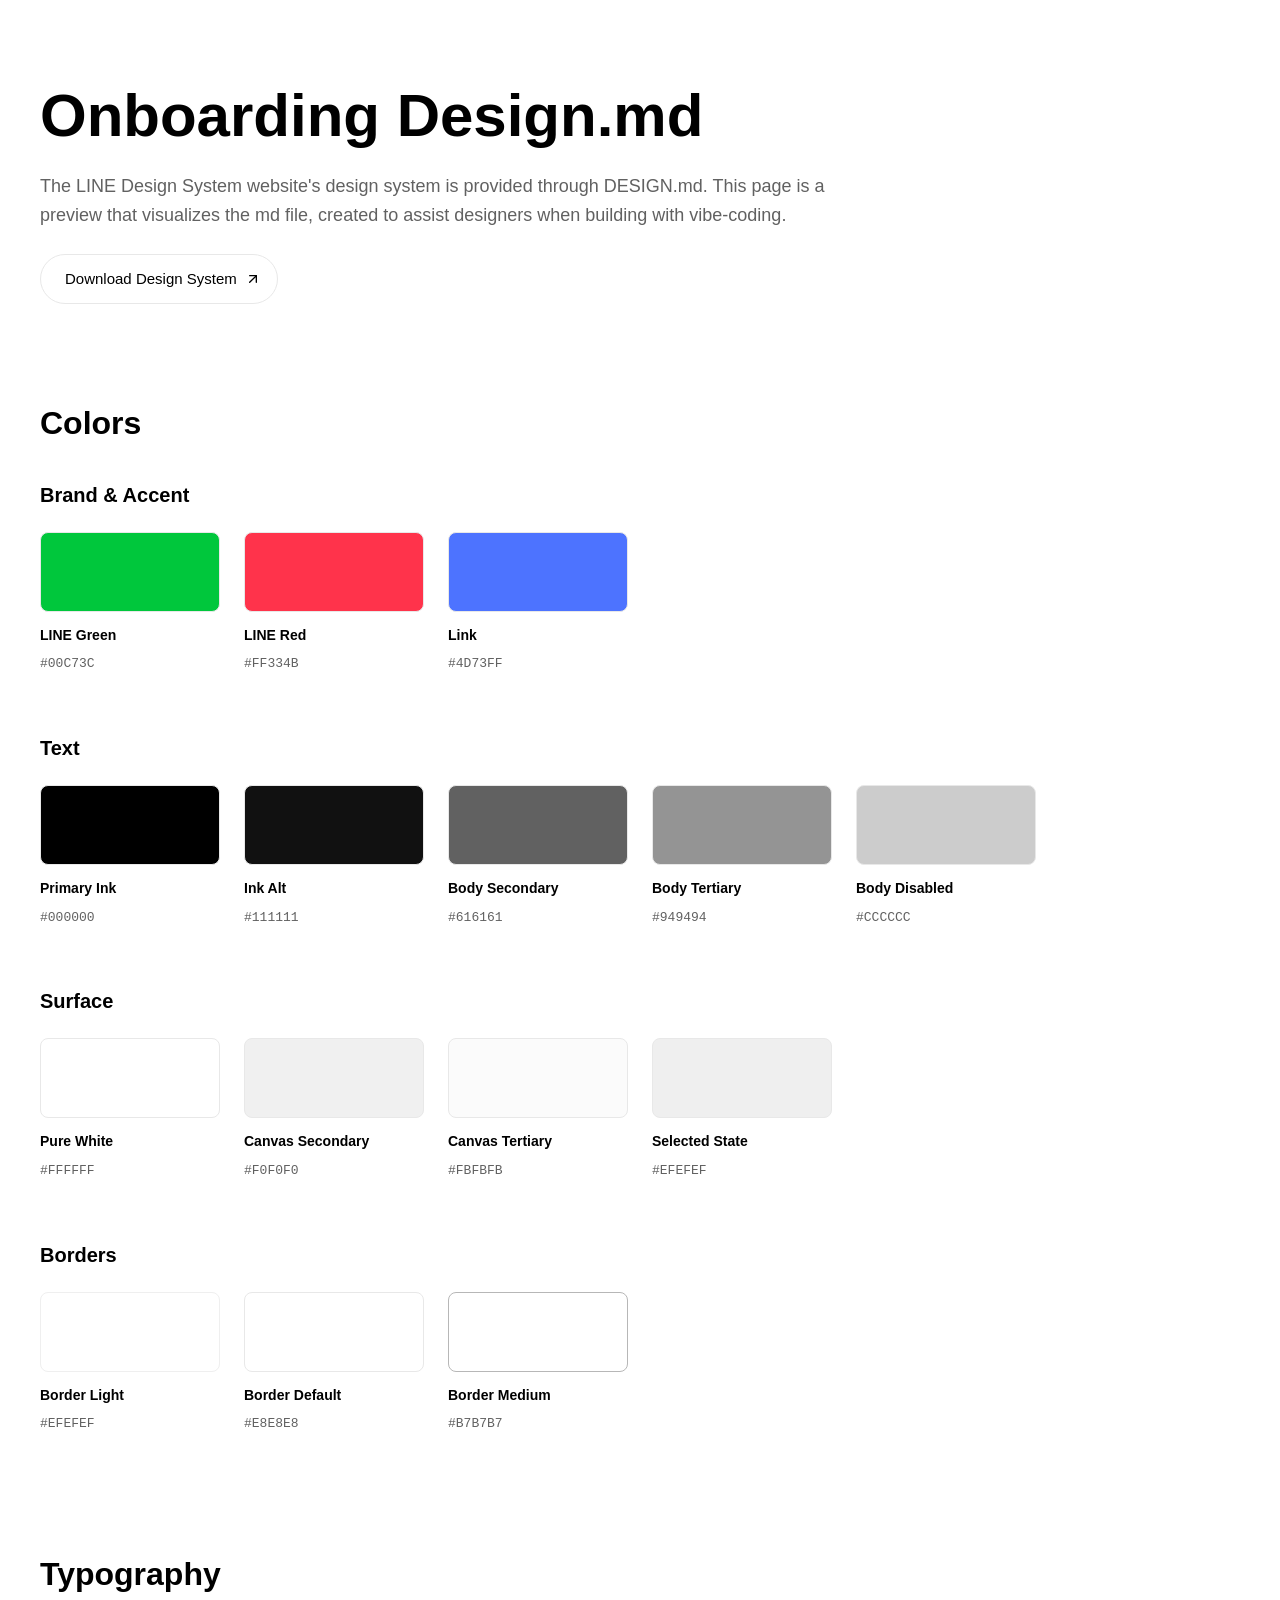
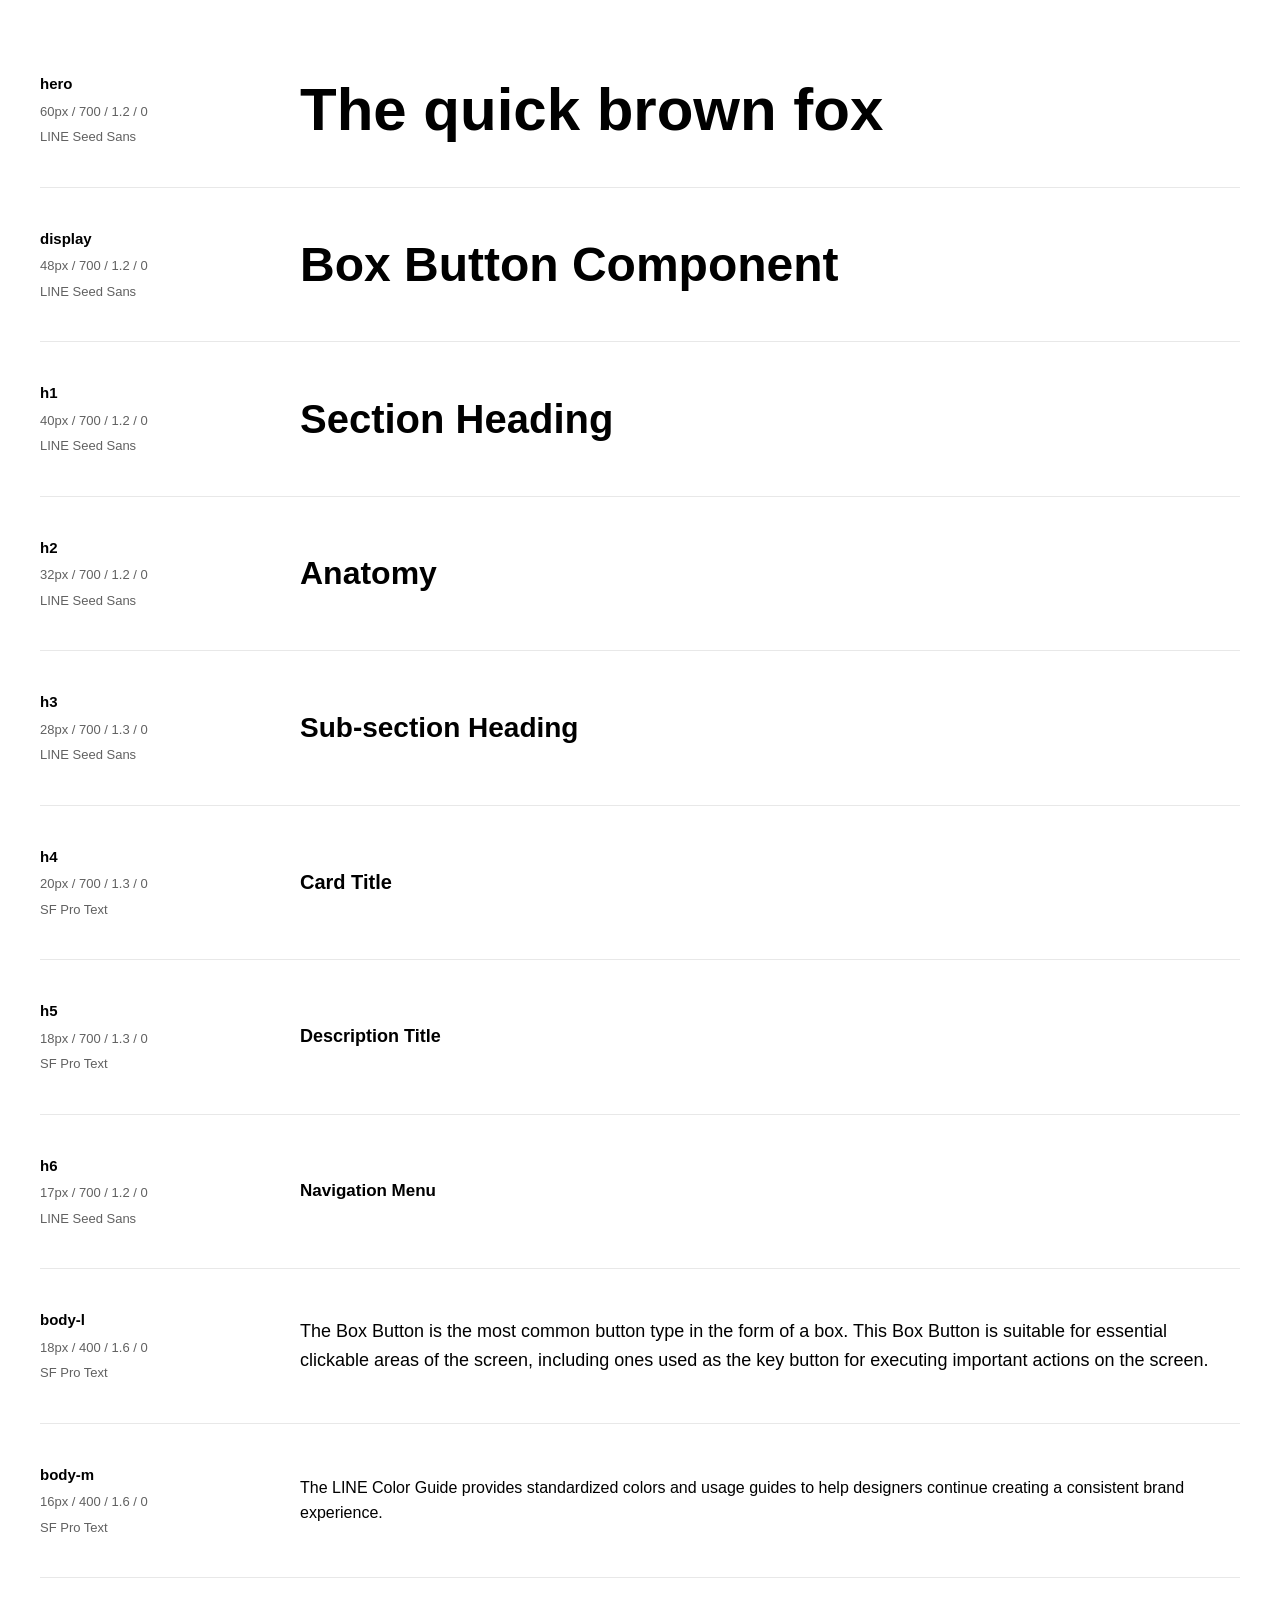
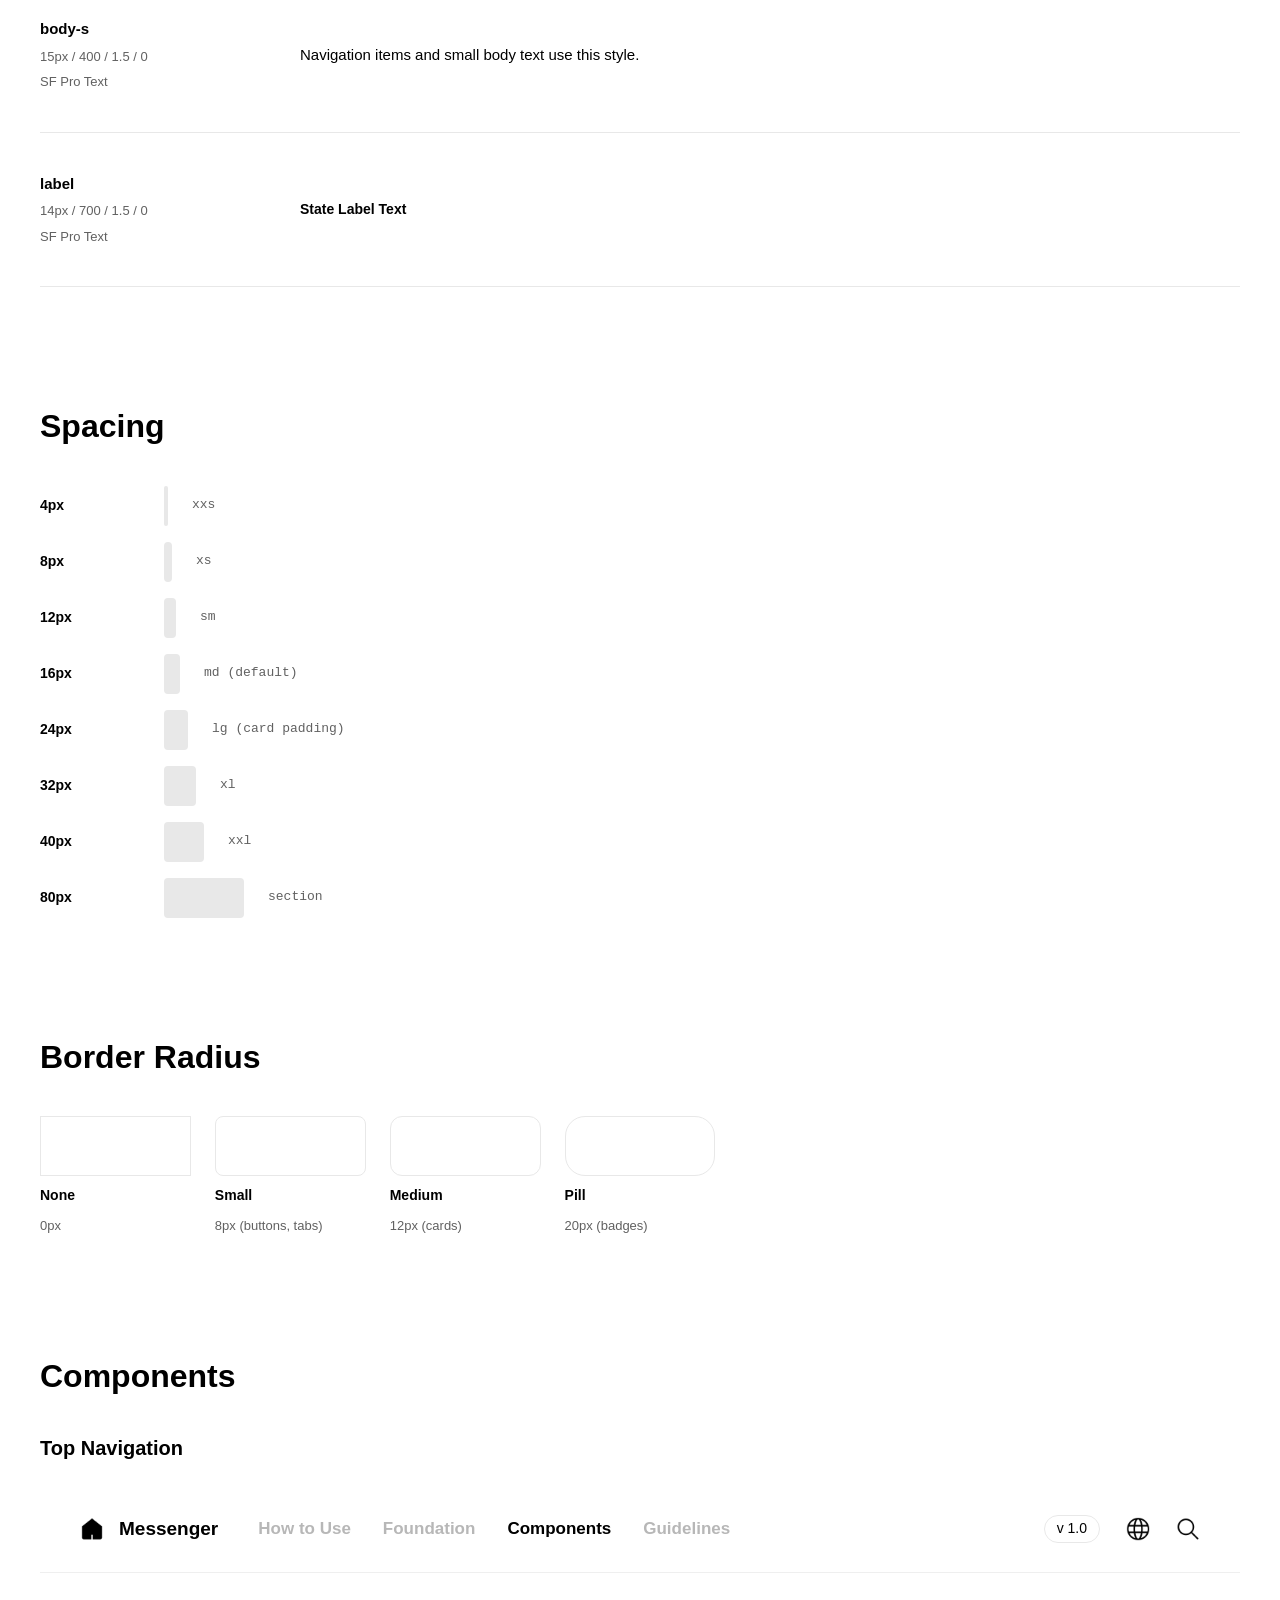
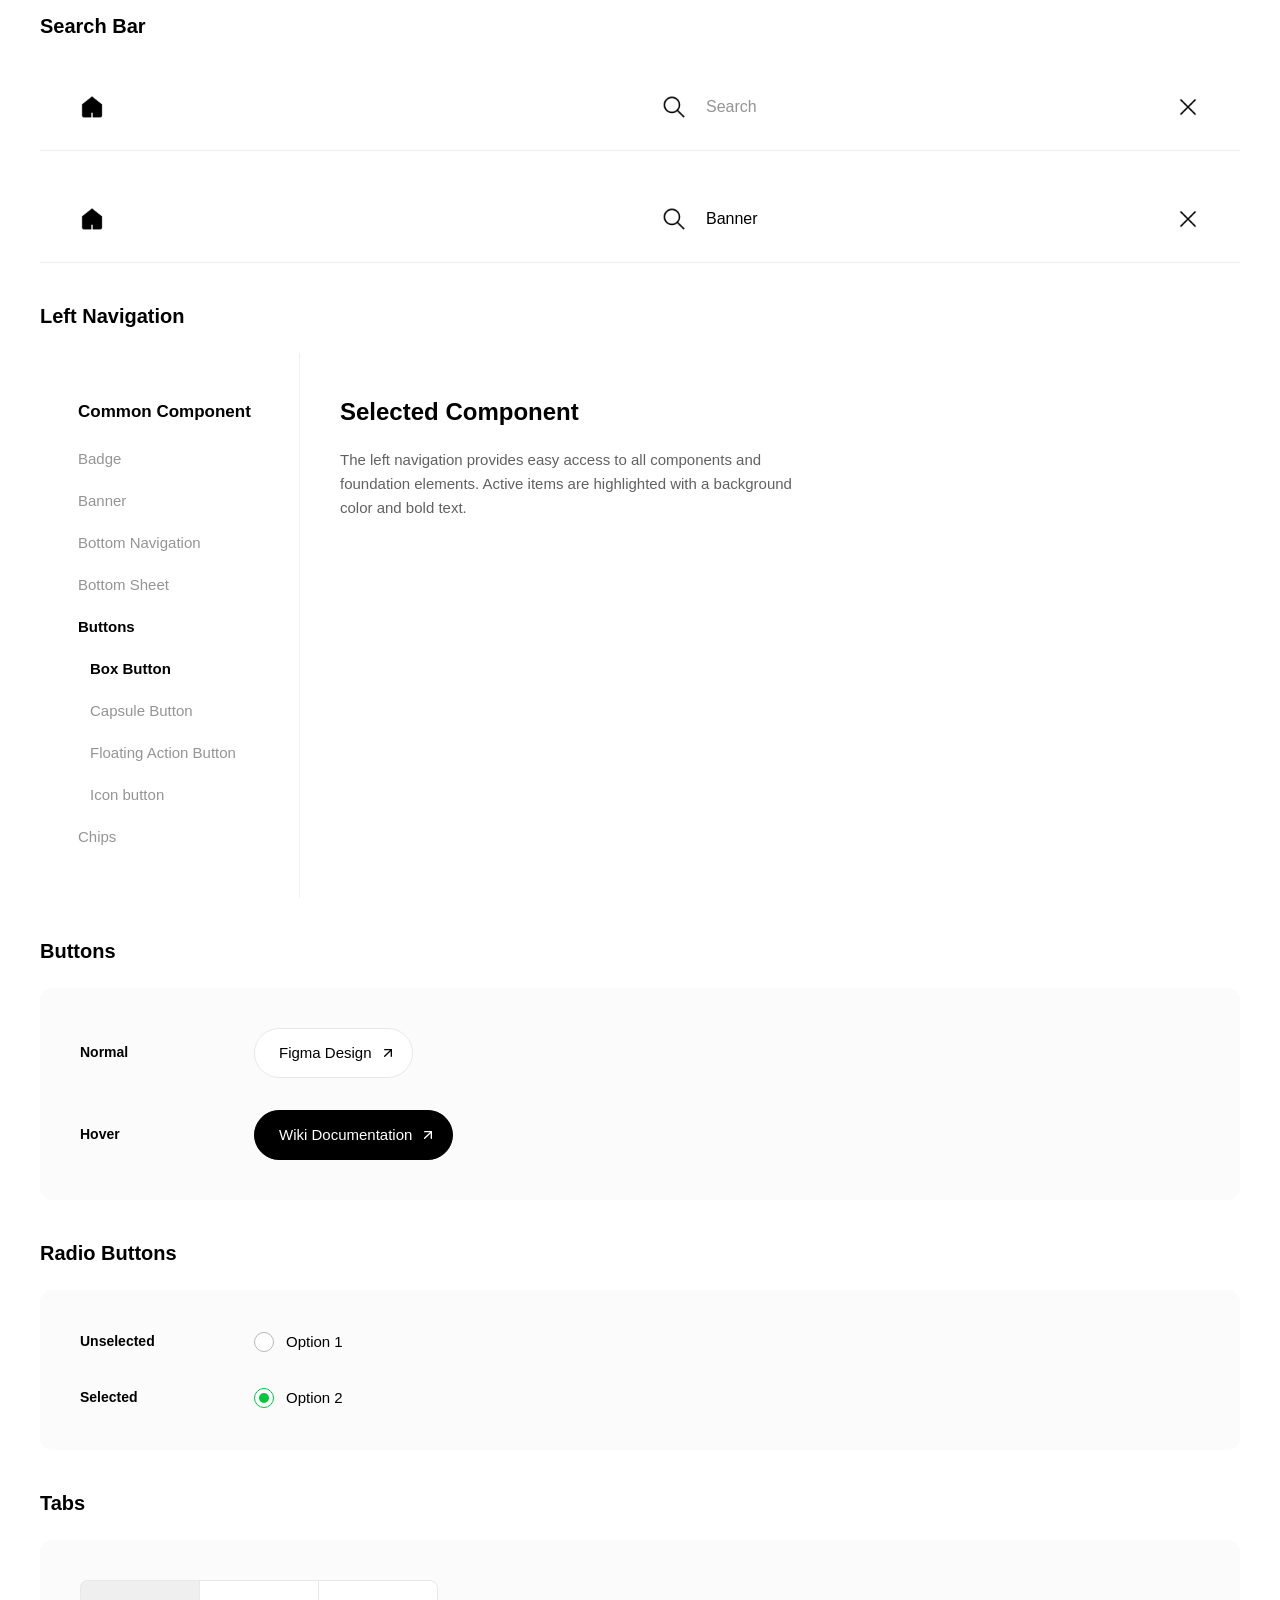
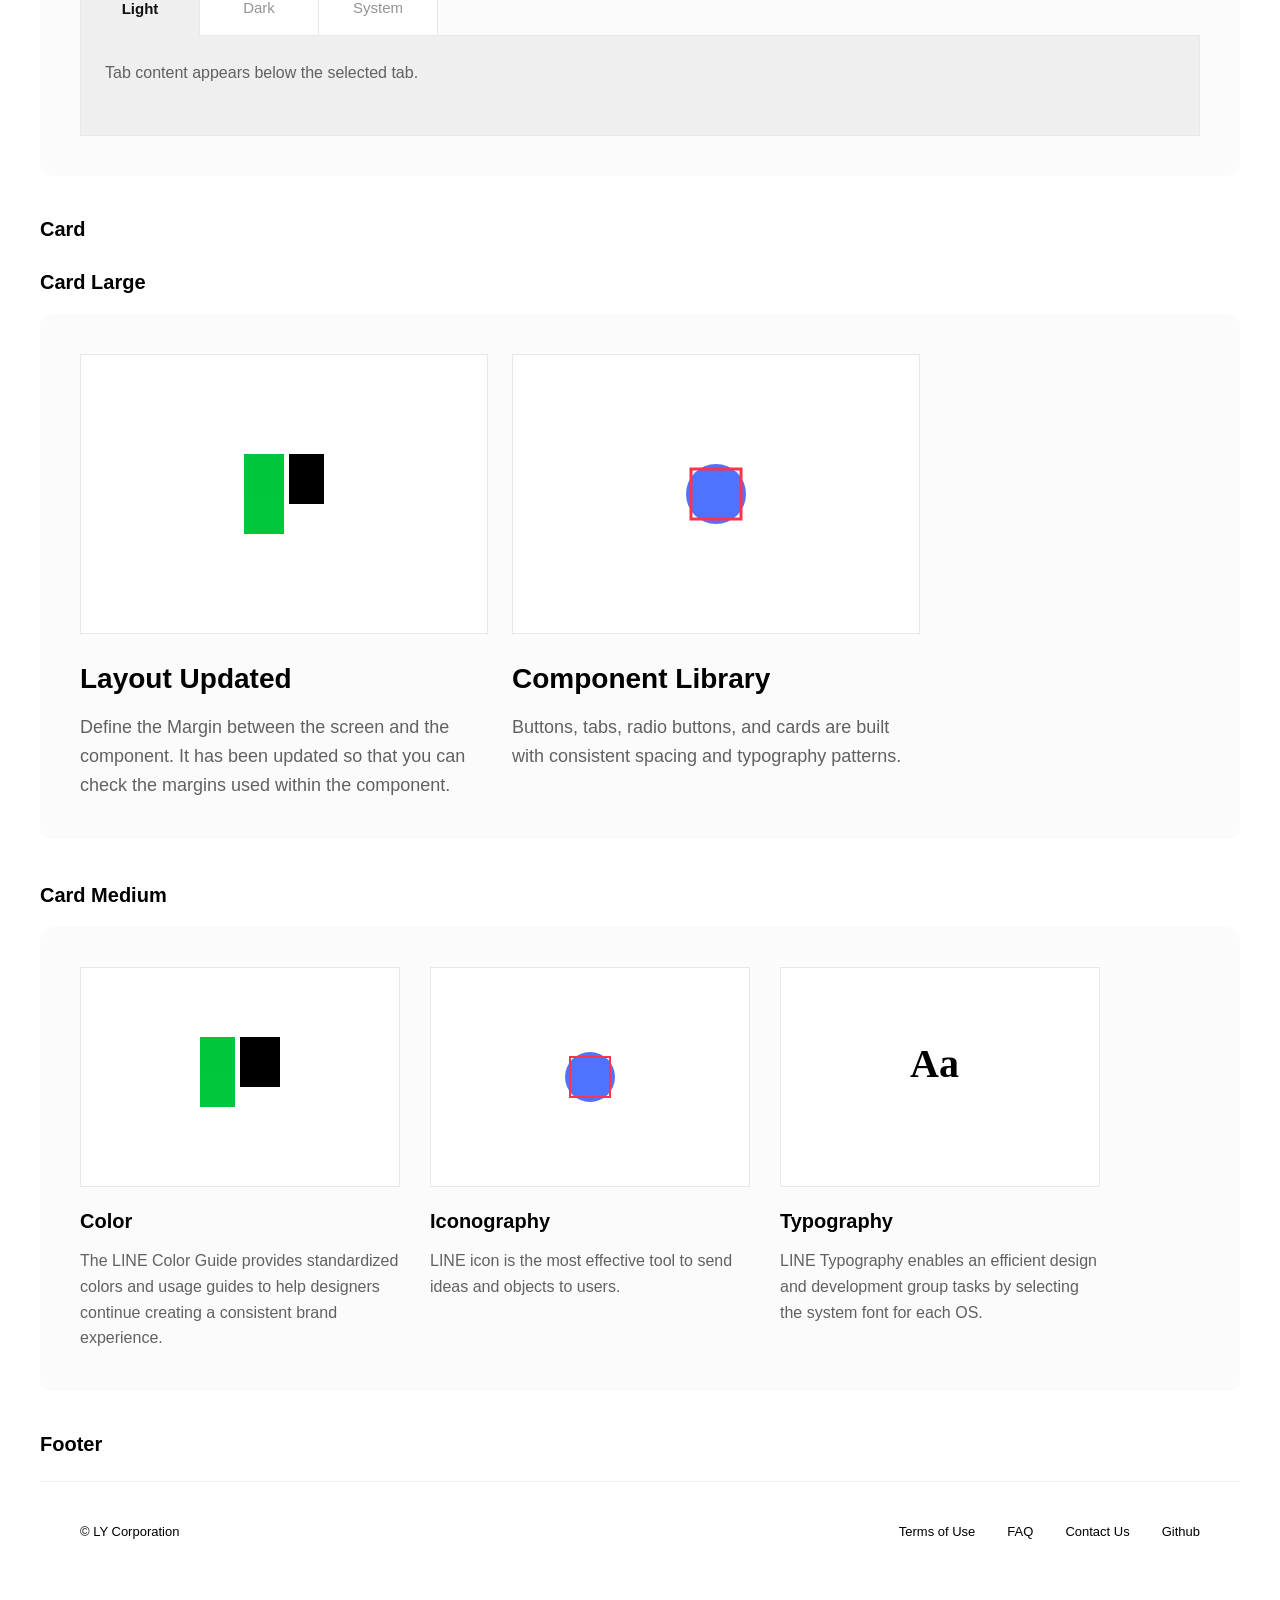
==== commit 3a2ec354: "dd" ====
--- a/index.html
+++ b/index.html
@@ -33,7 +33,7 @@
         font-family: "LINE Seed Sans", -apple-system, BlinkMacSystemFont,
           sans-serif;
         font-size: 60px;
-        font-weight: 800;
+        font-weight: 700;
         line-height: 1.2;
         letter-spacing: 0px;
         margin-bottom: 20px;
@@ -54,7 +54,7 @@
         font-family: "LINE Seed Sans", -apple-system, BlinkMacSystemFont,
           sans-serif;
         font-size: 32px;
-        font-weight: 800;
+        font-weight: 700;
         line-height: 1.2;
         margin-bottom: 40px;
         color: #000000;
@@ -64,7 +64,7 @@
         font-family: "LINE Seed Sans", -apple-system, BlinkMacSystemFont,
           sans-serif;
         font-size: 20px;
-        font-weight: 800;
+        font-weight: 700;
         line-height: 1.3;
         margin-top: 40px;
         margin-bottom: 24px;
@@ -185,7 +185,7 @@
         font-family: "LINE Seed Sans", -apple-system, BlinkMacSystemFont,
           sans-serif;
         font-size: 60px;
-        font-weight: 800;
+        font-weight: 700;
         line-height: 1.2;
         letter-spacing: 0px;
       }
@@ -194,7 +194,7 @@
         font-family: "LINE Seed Sans", -apple-system, BlinkMacSystemFont,
           sans-serif;
         font-size: 48px;
-        font-weight: 800;
+        font-weight: 700;
         line-height: 1.2;
       }
 
@@ -202,7 +202,7 @@
         font-family: "LINE Seed Sans", -apple-system, BlinkMacSystemFont,
           sans-serif;
         font-size: 40px;
-        font-weight: 800;
+        font-weight: 700;
         line-height: 1.2;
       }
 
@@ -210,7 +210,7 @@
         font-family: "LINE Seed Sans", -apple-system, BlinkMacSystemFont,
           sans-serif;
         font-size: 32px;
-        font-weight: 800;
+        font-weight: 700;
         line-height: 1.2;
       }
 
@@ -218,7 +218,7 @@
         font-family: "LINE Seed Sans", -apple-system, BlinkMacSystemFont,
           sans-serif;
         font-size: 28px;
-        font-weight: 800;
+        font-weight: 700;
         line-height: 1.3;
         letter-spacing: 0px;
       }
@@ -227,7 +227,7 @@
         font-family: "SF Pro Text", -apple-system, BlinkMacSystemFont,
           sans-serif;
         font-size: 20px;
-        font-weight: 800;
+        font-weight: 700;
         line-height: 1.3;
         letter-spacing: 0px;
       }
@@ -254,7 +254,7 @@
         font-family: "LINE Seed Sans", -apple-system, BlinkMacSystemFont,
           sans-serif;
         font-size: 19px;
-        font-weight: 800;
+        font-weight: 700;
         line-height: 1;
         letter-spacing: 0px;
       }
@@ -563,7 +563,7 @@
         font-family: "SF Pro Text", -apple-system, BlinkMacSystemFont,
           sans-serif;
         font-size: 28px;
-        font-weight: 800;
+        font-weight: 700;
         line-height: 1.3;
         letter-spacing: 0px;
         margin-bottom: 16px;
@@ -627,7 +627,7 @@
         font-family: "SF Pro Text", -apple-system, BlinkMacSystemFont,
           sans-serif;
         font-size: 20px;
-        font-weight: 800;
+        font-weight: 700;
         line-height: 1.3;
         letter-spacing: 0px;
         margin-bottom: 14px;
@@ -673,7 +673,7 @@
         font-family: "LINE Seed Sans", -apple-system, BlinkMacSystemFont,
           sans-serif;
         font-size: 19px;
-        font-weight: 800;
+        font-weight: 700;
         line-height: 1;
         letter-spacing: 0px;
       }
@@ -916,7 +916,7 @@
         font-family: "LINE Seed Sans", -apple-system, BlinkMacSystemFont,
           sans-serif;
         font-size: 24px;
-        font-weight: 800;
+        font-weight: 700;
         margin-bottom: 16px;
       }
 
@@ -1123,7 +1123,7 @@
         <div class="typo-sample">
           <div class="typo-label">
             <div class="typo-label-name">hero</div>
-            <div class="typo-label-specs">60px / 800 / 1.2 / 0</div>
+            <div class="typo-label-specs">60px / 700 / 1.2 / 0</div>
             <div class="typo-label-font">LINE Seed Sans</div>
           </div>
           <div class="typo-content">
@@ -1134,7 +1134,7 @@
         <div class="typo-sample">
           <div class="typo-label">
             <div class="typo-label-name">display</div>
-            <div class="typo-label-specs">48px / 800 / 1.2 / 0</div>
+            <div class="typo-label-specs">48px / 700 / 1.2 / 0</div>
             <div class="typo-label-font">LINE Seed Sans</div>
           </div>
           <div class="typo-content">
@@ -1145,7 +1145,7 @@
         <div class="typo-sample">
           <div class="typo-label">
             <div class="typo-label-name">h1</div>
-            <div class="typo-label-specs">40px / 800 / 1.2 / 0</div>
+            <div class="typo-label-specs">40px / 700 / 1.2 / 0</div>
             <div class="typo-label-font">LINE Seed Sans</div>
           </div>
           <div class="typo-content">
@@ -1156,7 +1156,7 @@
         <div class="typo-sample">
           <div class="typo-label">
             <div class="typo-label-name">h2</div>
-            <div class="typo-label-specs">32px / 800 / 1.2 / 0</div>
+            <div class="typo-label-specs">32px / 700 / 1.2 / 0</div>
             <div class="typo-label-font">LINE Seed Sans</div>
           </div>
           <div class="typo-content">
@@ -1167,7 +1167,7 @@
         <div class="typo-sample">
           <div class="typo-label">
             <div class="typo-label-name">h3</div>
-            <div class="typo-label-specs">28px / 800 / 1.3 / 0</div>
+            <div class="typo-label-specs">28px / 700 / 1.3 / 0</div>
             <div class="typo-label-font">LINE Seed Sans</div>
           </div>
           <div class="typo-content">
@@ -1178,7 +1178,7 @@
         <div class="typo-sample">
           <div class="typo-label">
             <div class="typo-label-name">h4</div>
-            <div class="typo-label-specs">20px / 800 / 1.3 / 0</div>
+            <div class="typo-label-specs">20px / 700 / 1.3 / 0</div>
             <div class="typo-label-font">SF Pro Text</div>
           </div>
           <div class="typo-content">
@@ -1684,7 +1684,7 @@
                     y="50"
                     font-family="LINE Seed Sans"
                     font-size="40"
-                    font-weight="800"
+                    font-weight="700"
                     fill="#000000"
                   >
                     Aa
